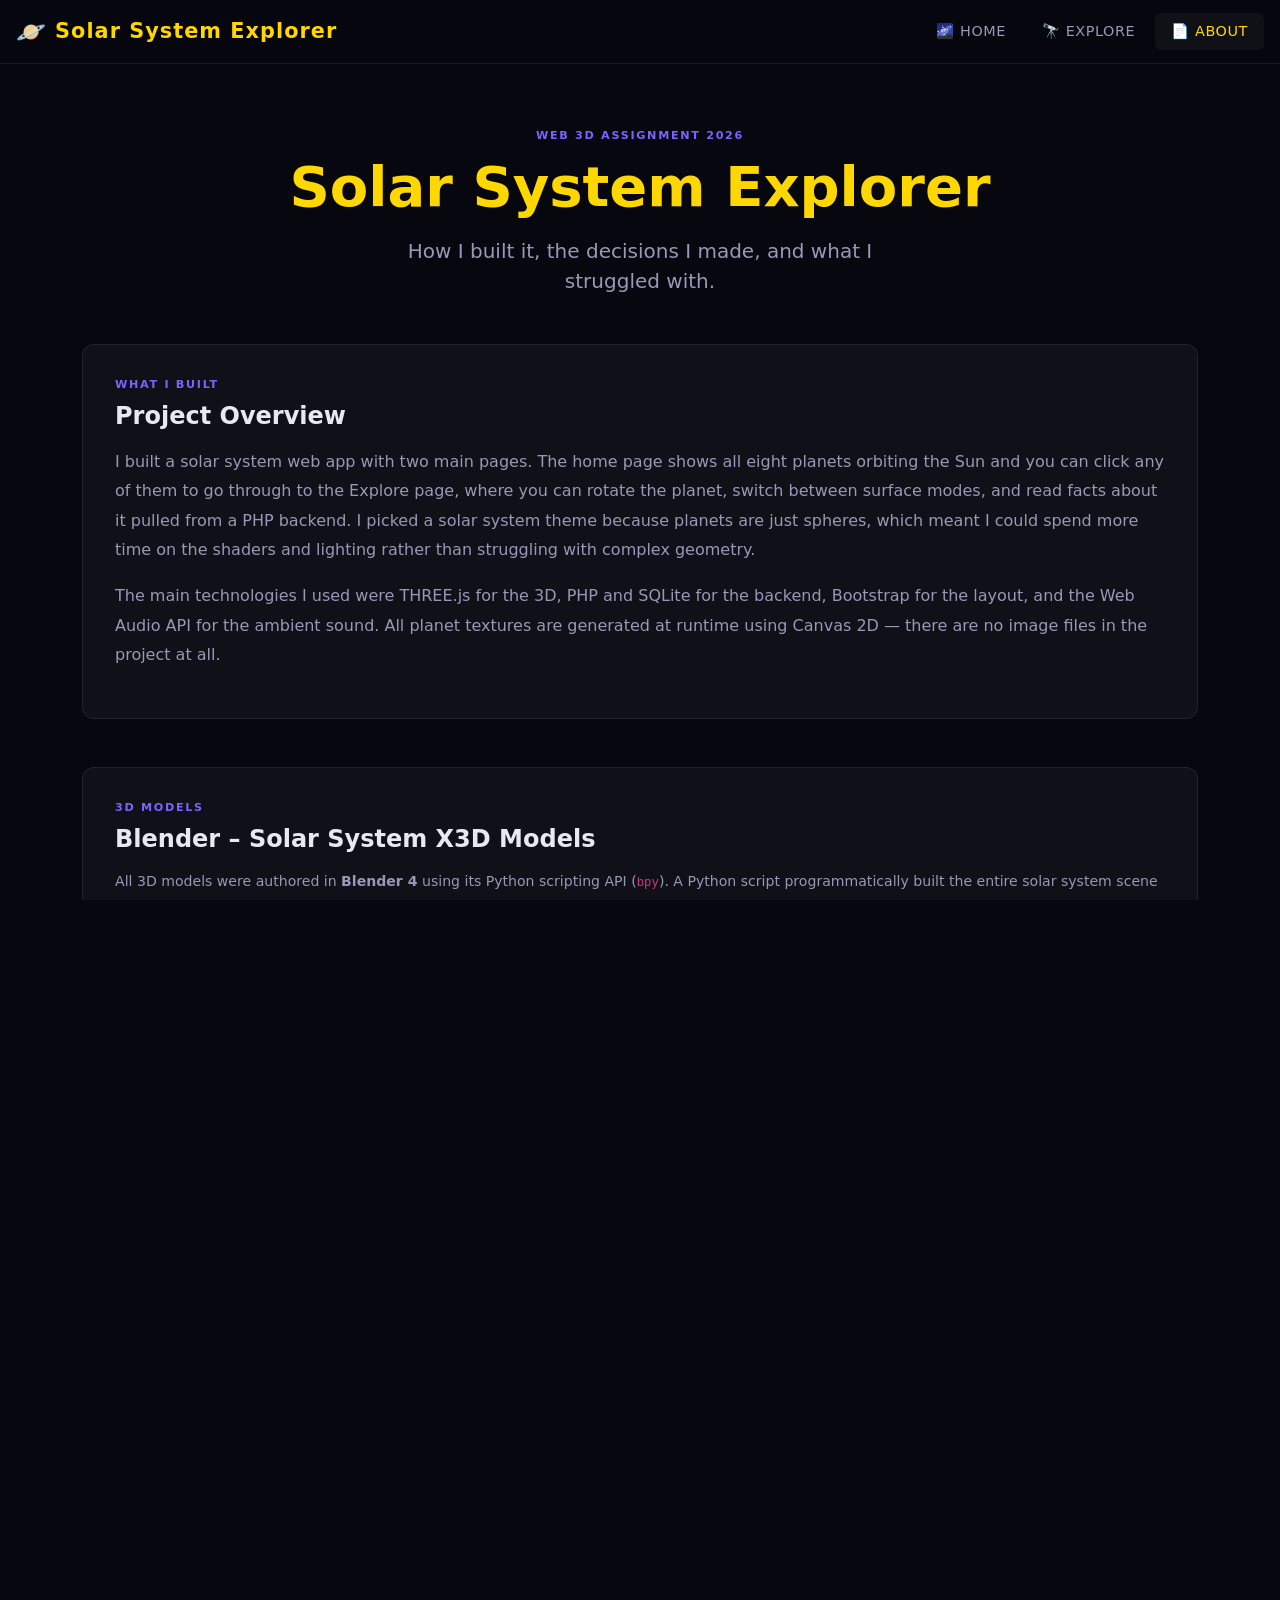
==== about.html @ d47b20ab "Add Blender models section and submission links to about page" ====
<!DOCTYPE html>
<html lang="en">
<head>
  <meta charset="UTF-8" />
  <meta name="viewport" content="width=device-width, initial-scale=1.0" />
  <title>About — Solar System Explorer</title>
  <link rel="stylesheet" href="https://cdn.jsdelivr.net/npm/bootstrap@5.3.2/dist/css/bootstrap.min.css" />
  <link rel="stylesheet" href="css/style.css" />
</head>
<body>

  <a class="skip-link" href="#main-content">Skip to main content</a>

  <nav class="navbar navbar-expand-lg fixed-top" aria-label="Main navigation">
    <div class="container-fluid px-3">
      <a class="navbar-brand" href="index.html">
        <span class="brand-icon" aria-hidden="true">🪐</span>
        Solar System Explorer
      </a>
      <button class="navbar-toggler" type="button" data-bs-toggle="collapse"
              data-bs-target="#navMenu" aria-controls="navMenu"
              aria-expanded="false" aria-label="Toggle navigation">
        <span class="navbar-toggler-icon"></span>
      </button>
      <div class="collapse navbar-collapse justify-content-end" id="navMenu">
        <ul class="navbar-nav gap-1">
          <li class="nav-item"><a class="nav-link" href="index.html">🌌 Home</a></li>
          <li class="nav-item"><a class="nav-link" href="explore.html">🔭 Explore</a></li>
          <li class="nav-item"><a class="nav-link active" href="about.html" aria-current="page">📄 About</a></li>
        </ul>
      </div>
    </div>
  </nav>

  <main class="about-hero container-xl" id="main-content">

    <div class="text-center mb-5 fade-in-up">
      <div class="about-section-title">Web 3D Assignment 2026</div>
      <h1 class="display-4 fw-bold mb-3" style="color:var(--gold);">Solar System Explorer</h1>
      <p class="lead" style="color:var(--text-muted); max-width:560px; margin:0 auto;">
        How I built it, the decisions I made, and what I struggled with.
      </p>
    </div>

    <div class="row g-4">

      <!-- What I built -->
      <div class="col-12">
        <div class="about-card fade-in-up">
          <div class="about-section-title">What I built</div>
          <h2 class="about-heading">Project Overview</h2>
          <p style="color:var(--text-muted); line-height:1.85;">
            I built a solar system web app with two main pages. The home page shows all eight planets
            orbiting the Sun and you can click any of them to go through to the Explore page, where you
            can rotate the planet, switch between surface modes, and read facts about it pulled from a
            PHP backend. I picked a solar system theme because planets are just spheres, which meant I
            could spend more time on the shaders and lighting rather than struggling with complex geometry.
          </p>
          <p style="color:var(--text-muted); line-height:1.85;">
            The main technologies I used were THREE.js for the 3D, PHP and SQLite for the backend,
            Bootstrap for the layout, and the Web Audio API for the ambient sound. All planet textures
            are generated at runtime using Canvas 2D — there are no image files in the project at all.
          </p>
        </div>
      </div>

      <!-- 3D Models – Blender -->
      <div class="col-12">
        <div class="about-card fade-in-up">
          <div class="about-section-title">3D Models</div>
          <h2 class="about-heading">Blender – Solar System X3D Models</h2>
          <p style="color:var(--text-muted); font-size:0.88rem; line-height:1.8;">
            All 3D models were authored in <strong>Blender 4</strong> using its Python scripting API (<code>bpy</code>).
            A Python script programmatically built the entire solar system scene inside Blender and exported
            the models as <strong>X3D files</strong> (ISO Web3D standard) for use in the browser.
          </p>
          <ul style="color:var(--text-muted); font-size:0.85rem; line-height:2;">
            <li><strong>Geometry</strong> – UV Spheres with Subdivision Surface modifiers for smooth silhouettes. Ring geometry for Saturn and Uranus was created using Boolean Difference operations.</li>
            <li><strong>Materials</strong> – Principled BSDF materials with physically accurate metallic, roughness and emission values. The Sun uses Emission Strength 5 to self-illuminate.</li>
            <li><strong>Procedural Textures</strong> – Noise Texture nodes for rocky surfaces (Mercury, Venus, Earth, Mars). Wave Texture nodes for gas-giant banding on Jupiter and Saturn.</li>
            <li><strong>Lighting</strong> – Point Light at the Sun's origin (energy 5000, warm colour temperature) plus a dim ambient world shader.</li>
            <li><strong>Cameras</strong> – Multiple named cameras: top-down overview, angled overview, close-up Sun, and individual planet close-ups for Earth, Saturn and Jupiter.</li>
          </ul>
          <div class="row g-3 mt-2">
            <div class="col-md-6">
              <img src="Screenshot 2026-05-10 at 3.59.08 PM.png" alt="Blender viewport showing full solar system with coloured planets and orbit rings" style="width:100%;border-radius:8px;border:1px solid #333;">
              <small style="color:var(--text-muted);">Full solar system scene in Blender – material preview mode</small>
            </div>
            <div class="col-md-6">
              <img src="Screenshot 2026-05-10 at 4.24.34 PM.png" alt="Blender viewport showing Saturn with ring geometry and procedural banding" style="width:100%;border-radius:8px;border:1px solid #333;">
              <small style="color:var(--text-muted);">Saturn with procedural gas-band texture and Boolean ring geometry</small>
            </div>
          </div>
          <p style="color:var(--text-muted); font-size:0.85rem; line-height:1.8; margin-top:1rem;">
            The X3D files are in the <code>models/x3d/</code> folder of the repository — one file per planet plus a full scene file.
          </p>
        </div>
      </div>

      <!-- Design and structure -->
      <div class="col-12 col-lg-6">
        <div class="about-card fade-in-up">
          <div class="about-section-title">Design decisions</div>
          <h2 class="about-heading">Why I made certain choices</h2>
          <p style="color:var(--text-muted); font-size:0.88rem; line-height:1.8;">
            Dark background was an obvious choice since the 3D scene is the main thing on screen —
            anything lighter would fight with it. The gold accent colour felt right for a space theme
            and it stands out well on dark backgrounds. I used Bootstrap for the grid layout and the
            responsive navigation, but most of the styling is custom CSS using variables so it was
            easy to keep things consistent.
          </p>
          <p style="color:var(--text-muted); font-size:0.88rem; line-height:1.8;">
            The side panels use a blur effect so you can still see the 3D scene through them slightly.
            On mobile they collapse off-screen and come in through a toggle button. This caused a
            flickering issue on Safari iOS that I only half fixed — it's a known browser bug and I
            couldn't get around it completely.
          </p>
          <p style="color:var(--text-muted); font-size:0.88rem; line-height:1.8;">
            For the backend I followed an MVC pattern — <code>Planet.php</code> handles the database
            queries, <code>api.php</code> routes the requests, and the JavaScript files make fetch calls
            and update the scene. I also built a static fallback so the site works even without a PHP
            server running.
          </p>
        </div>
      </div>

      <!-- Accessibility -->
      <div class="col-12 col-lg-6">
        <div class="about-card fade-in-up">
          <div class="about-section-title">Accessibility</div>
          <h2 class="about-heading">What I considered</h2>
          <p style="color:var(--text-muted); font-size:0.88rem; line-height:1.8;">
            WebGL content is hard to make fully accessible since it's essentially a bitmap drawn to a
            canvas. I focused on the things I could actually control. There's a skip link on all three
            pages that appears when you tab to it. The panels use proper semantic elements like
            <code>&lt;main&gt;</code> and <code>&lt;aside&gt;</code> rather than just divs. The info
            panel announces changes to screen readers with <code>aria-live</code>, and all the toggle
            buttons have <code>aria-pressed</code> states.
          </p>
          <p style="color:var(--text-muted); font-size:0.88rem; line-height:1.8;">
            The Explore page supports keyboard navigation — left and right arrow keys cycle through all
            the planets without needing a mouse. I also implemented <code>prefers-reduced-motion</code>
            so the orbits pause automatically for users who have that turned on in their OS settings.
            I checked all text colour combinations against WCAG AA contrast ratios and adjusted the
            muted text colour because it originally failed at small sizes.
          </p>
        </div>
      </div>

      <!-- What I struggled with -->
      <div class="col-12">
        <div class="about-card fade-in-up" style="border-color:var(--gold);">
          <div class="about-section-title" style="color:var(--gold);">What I struggled with</div>
          <h2 class="about-heading">The parts that took longer than expected</h2>

          <p style="color:var(--text-muted); font-size:0.88rem; line-height:1.85; margin-bottom:1.5rem;">
            This section is about the specific things that didn't work first time and what I had to
            figure out to fix them.
          </p>

          <div style="border-left:2px solid rgba(0,200,255,0.3); padding-left:1.2rem; margin-bottom:1.8rem;">
            <h3 style="font-size:0.95rem; color:var(--cyan); margin-bottom:0.4rem;">GLSL shaders</h3>
            <p style="color:var(--text-muted); font-size:0.85rem; line-height:1.8;">
              I'd never written raw GLSL before so this took a lot longer than I expected. I wrote three
              shaders from scratch — the Sun surface, the atmosphere glow around planets, and the nebula
              background.
            </p>
            <p style="color:var(--text-muted); font-size:0.85rem; line-height:1.8; margin-top:0.6rem;">
              The atmosphere one was the most frustrating. The glow was appearing on the wrong side of
              the planet for ages and I couldn't work out why. It turned out I was transforming the
              surface normal into the wrong coordinate space — THREE.js's <code>normalMatrix</code>
              gives you eye space, not world space, so comparing it against the camera direction was giving
              completely wrong results. I eventually found the explanation on an old Stack Overflow thread.
              Once I fixed that it worked straight away.
            </p>
          </div>

          <div style="border-left:2px solid rgba(0,200,255,0.3); padding-left:1.2rem; margin-bottom:1.8rem;">
            <h3 style="font-size:0.95rem; color:var(--cyan); margin-bottom:0.4rem;">Alpha compounding when drawing textures</h3>
            <p style="color:var(--text-muted); font-size:0.85rem; line-height:1.8;">
              For Mars I was drawing lots of overlapping soft shapes to create Valles Marineris and set
              each one's opacity to about 0.5, thinking they'd add up to a semi-transparent result. Instead
              I got a solid black stripe. The issue is that transparent layers don't add — they compound
              using the formula <code>1 − (1−α)^N</code>, so 37 layers at 0.5 opacity becomes basically
              fully opaque. I had to calculate what alpha each individual blob needed to achieve the
              overall darkening I actually wanted, which came out at about 0.012 per blob. This isn't
              mentioned anywhere obvious, you just run into it.
            </p>
          </div>

          <div style="border-left:2px solid rgba(0,200,255,0.3); padding-left:1.2rem; margin-bottom:1.8rem;">
            <h3 style="font-size:0.95rem; color:var(--cyan); margin-bottom:0.4rem;">Bloom and tone mapping breaking each other</h3>
            <p style="color:var(--text-muted); font-size:0.85rem; line-height:1.8;">
              I added post-processing bloom so the Sun would glow properly. What I didn't realise was
              that the bloom threshold, the tone mapping exposure, and the nebula shader brightness are
              all connected. When I increased the exposure to make the planets look brighter, the nebula
              background started bleeding purple onto everything because the bloom was picking up its
              output. I had to tune all three values together rather than independently, which took a
              while to get right.
            </p>
          </div>

          <div style="border-left:2px solid rgba(0,200,255,0.3); padding-left:1.2rem; margin-bottom:1.8rem;">
            <h3 style="font-size:0.95rem; color:var(--cyan); margin-bottom:0.4rem;">Getting moons to orbit correctly</h3>
            <p style="color:var(--text-muted); font-size:0.85rem; line-height:1.8;">
              My first attempt at adding moons was to manually calculate their world position every frame
              using trigonometry. This worked until the parent planet moved, at which point the moon would
              jump to the wrong place because I was working in the wrong coordinate space.
            </p>
            <p style="color:var(--text-muted); font-size:0.85rem; line-height:1.8; margin-top:0.6rem;">
              The proper solution is to nest an empty <code>Object3D</code> inside the planet's orbital
              pivot at the planet's position, and put the moon inside that. Then you just rotate the empty
              object and the moon inherits all the planet's movement automatically — no manual position
              calculations at all. It seems obvious once you know but I spent a while on the wrong approach first.
            </p>
          </div>

          <div style="border-left:2px solid rgba(0,200,255,0.3); padding-left:1.2rem;">
            <h3 style="font-size:0.95rem; color:var(--cyan); margin-bottom:0.4rem;">The loading screen hanging with no server</h3>
            <p style="color:var(--text-muted); font-size:0.85rem; line-height:1.8;">
              If the PHP server wasn't running, <code>fetch()</code> would just hang indefinitely with no
              error. The page looked frozen and the only way out was a hard reload. I fixed this by using
              <code>AbortController</code> to cancel the request after 2.5 seconds and load a fallback
              JSON file instead. The same thing happened with texture loading from a CDN — in the end I
              removed all external texture fetches and generate everything procedurally, which also means
              the site has no external dependencies.
            </p>
          </div>

        </div>
      </div>

      <!-- Testing -->
      <div class="col-12">
        <div class="about-card fade-in-up">
          <div class="about-section-title">Testing</div>
          <h2 class="about-heading">What I tested and how</h2>

          <p style="color:var(--text-muted); font-size:0.85rem; margin-bottom:1.5rem; line-height:1.75;">
            Tested in Chrome and Firefox on a laptop, and on an iPhone in Safari. Keyboard navigation
            was tested without touching the mouse. The Safari panel flicker came up during mobile testing
            and is only partially fixed.
          </p>

          <div style="overflow-x:auto;">
            <table class="test-table" aria-label="Test results">
              <thead>
                <tr>
                  <th>#</th>
                  <th>Test</th>
                  <th>How I tested it</th>
                  <th>Expected</th>
                  <th>Result</th>
                  <th>Pass?</th>
                </tr>
              </thead>
              <tbody>
                <tr>
                  <td>1</td>
                  <td>Planets all orbit on load</td>
                  <td>Open index.html via PHP server</td>
                  <td>Loading screen fades, all 8 planets orbit the Sun</td>
                  <td>As expected</td>
                  <td><span class="badge-pass">Pass</span></td>
                </tr>
                <tr>
                  <td>2</td>
                  <td>Clicking a planet opens Explore</td>
                  <td>Click on Mars on the home page</td>
                  <td>Navigates to explore.html with Mars pre-selected</td>
                  <td>As expected</td>
                  <td><span class="badge-pass">Pass</span></td>
                </tr>
                <tr>
                  <td>3</td>
                  <td>Planet data loads from PHP</td>
                  <td>Select Neptune on Explore while server is running</td>
                  <td>Stats panel fills in with Neptune's data</td>
                  <td>Works, loads quickly on localhost</td>
                  <td><span class="badge-pass">Pass</span></td>
                </tr>
                <tr>
                  <td>4</td>
                  <td>Fallback works without a server</td>
                  <td>Open explore.html directly with no PHP running</td>
                  <td>Site still works using the hardcoded fallback data</td>
                  <td>As expected — console shows a warning which is correct</td>
                  <td><span class="badge-pass">Pass</span></td>
                </tr>
                <tr>
                  <td>5</td>
                  <td>Surface mode button cycles correctly</td>
                  <td>Click the wireframe button three times</td>
                  <td>Textured → Wireframe → Clay → back to Textured</td>
                  <td>Works. Clay falls back to textured on the Sun since it uses a shader</td>
                  <td><span class="badge-pass">Pass</span></td>
                </tr>
                <tr>
                  <td>6</td>
                  <td>Bloom can be toggled off</td>
                  <td>Click Bloom Effect button</td>
                  <td>Sun glow disappears, scene looks flatter</td>
                  <td>As expected</td>
                  <td><span class="badge-pass">Pass</span></td>
                </tr>
                <tr>
                  <td>7</td>
                  <td>Earth's Moon orbits with Earth</td>
                  <td>Zoom in on Earth and watch for a full orbit</td>
                  <td>Moon orbits Earth and moves with it around the Sun</td>
                  <td>As expected</td>
                  <td><span class="badge-pass">Pass</span></td>
                </tr>
                <tr>
                  <td>8</td>
                  <td>Saturn rings show the gap</td>
                  <td>Select Saturn and zoom into the rings</td>
                  <td>Visible gap (Cassini Division) between ring sections</td>
                  <td>As expected</td>
                  <td><span class="badge-pass">Pass</span></td>
                </tr>
                <tr>
                  <td>9</td>
                  <td>Space audio plays and stops</td>
                  <td>Click Space Ambience on and off</td>
                  <td>Drone starts and stops, button updates</td>
                  <td>Works in Chrome and Firefox. Safari needs a tap first — handled</td>
                  <td><span class="badge-pass">Pass</span></td>
                </tr>
                <tr>
                  <td>10</td>
                  <td>Arrow key navigation</td>
                  <td>Press ← and → without clicking anything</td>
                  <td>Cycles through planets, wraps around at the ends</td>
                  <td>As expected</td>
                  <td><span class="badge-pass">Pass</span></td>
                </tr>
                <tr>
                  <td>11</td>
                  <td>prefers-reduced-motion</td>
                  <td>Enable Reduce Motion in macOS settings, reload pages</td>
                  <td>Orbits pause on home page, auto-rotate off on Explore</td>
                  <td>As expected</td>
                  <td><span class="badge-pass">Pass</span></td>
                </tr>
                <tr>
                  <td>12</td>
                  <td>Mobile layout</td>
                  <td>Test on iPhone in Safari</td>
                  <td>Panels collapse, toggle buttons work, canvas fills screen</td>
                  <td>Mostly works. Backdrop blur flickers when rotating on Safari iOS</td>
                  <td><span class="badge-partial">Partial</span></td>
                </tr>
              </tbody>
            </table>
          </div>

        </div>
      </div>

      <!-- Submission Links -->
      <div class="col-12">
        <div class="about-card fade-in-up">
          <div class="about-section-title">Submission</div>
          <h2 class="about-heading">Links</h2>
          <ul style="color:var(--text-muted); font-size:0.88rem; line-height:2.2; padding-left:1.2rem;">
            <li><strong>Live App:</strong> <a href="https://mazennmetwallyy.github.io/web-3d-solar-system/" target="_blank" style="color:var(--accent-primary);">https://mazennmetwallyy.github.io/web-3d-solar-system/</a></li>
            <li><strong>GitHub Codebase:</strong> <a href="https://github.com/Mazennmetwallyy/web-3d-solar-system" target="_blank" style="color:var(--accent-primary);">https://github.com/Mazennmetwallyy/web-3d-solar-system</a></li>
            <li><strong>X3D Models:</strong> <a href="https://github.com/Mazennmetwallyy/web-3d-solar-system/tree/main/models/x3d" target="_blank" style="color:var(--accent-primary);">https://github.com/Mazennmetwallyy/web-3d-solar-system/tree/main/models/x3d</a></li>
          </ul>
        </div>
      </div>

      <!-- References -->
      <div class="col-12">
        <div class="about-card fade-in-up">
          <div class="about-section-title">References</div>
          <h2 class="about-heading">What I used</h2>
          <ul style="color:var(--text-muted); font-size:0.85rem; line-height:2.2; padding-left:1.2rem;">
            <li>THREE.js documentation — <em>threejs.org</em></li>
            <li>The Book of Shaders (noise and fBm techniques) — <em>thebookofshaders.com</em></li>
            <li>NASA Solar System Exploration (planet data) — <em>solarsystem.nasa.gov</em></li>
            <li>MDN Web Docs (Web Audio API, Fetch API, ES modules) — <em>developer.mozilla.org</em></li>
            <li>Bootstrap 5 — <em>getbootstrap.com</em></li>
            <li>SQLite documentation — <em>sqlite.org</em></li>
            <li>WebGL Fundamentals (shader concepts) — <em>webglfundamentals.org</em></li>
          </ul>
        </div>
      </div>

    </div>
  </main>

  <script src="https://cdn.jsdelivr.net/npm/bootstrap@5.3.2/dist/js/bootstrap.bundle.min.js"></script>
</body>
</html>
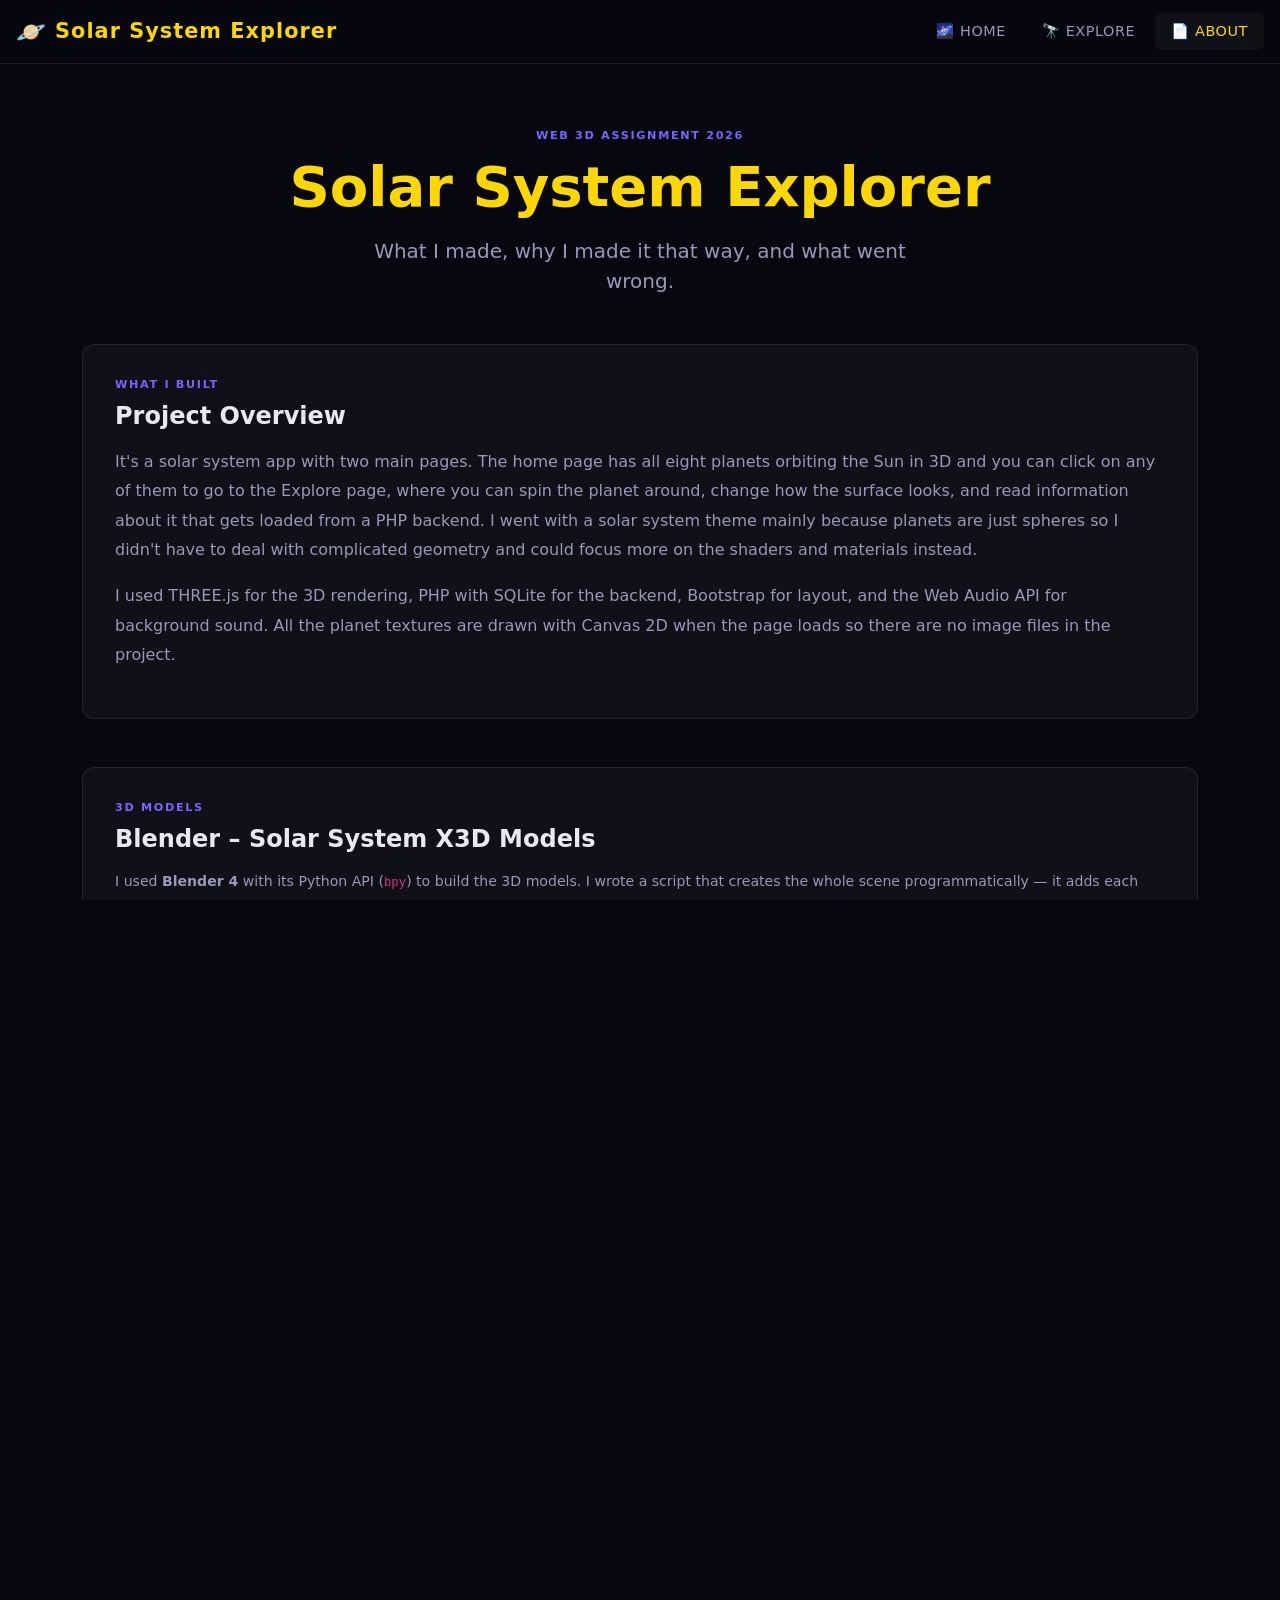
==== commit 876045bf: "Update about page text" ====
--- a/about.html
+++ b/about.html
@@ -38,208 +38,193 @@
       <div class="about-section-title">Web 3D Assignment 2026</div>
       <h1 class="display-4 fw-bold mb-3" style="color:var(--gold);">Solar System Explorer</h1>
       <p class="lead" style="color:var(--text-muted); max-width:560px; margin:0 auto;">
-        How I built it, the decisions I made, and what I struggled with.
+        What I made, why I made it that way, and what went wrong.
       </p>
     </div>
 
     <div class="row g-4">
 
-      <!-- What I built -->
       <div class="col-12">
         <div class="about-card fade-in-up">
           <div class="about-section-title">What I built</div>
           <h2 class="about-heading">Project Overview</h2>
           <p style="color:var(--text-muted); line-height:1.85;">
-            I built a solar system web app with two main pages. The home page shows all eight planets
-            orbiting the Sun and you can click any of them to go through to the Explore page, where you
-            can rotate the planet, switch between surface modes, and read facts about it pulled from a
-            PHP backend. I picked a solar system theme because planets are just spheres, which meant I
-            could spend more time on the shaders and lighting rather than struggling with complex geometry.
+            It's a solar system app with two main pages. The home page has all eight planets orbiting the Sun
+            in 3D and you can click on any of them to go to the Explore page, where you can spin the planet
+            around, change how the surface looks, and read information about it that gets loaded from a PHP backend.
+            I went with a solar system theme mainly because planets are just spheres so I didn't have to deal
+            with complicated geometry and could focus more on the shaders and materials instead.
           </p>
           <p style="color:var(--text-muted); line-height:1.85;">
-            The main technologies I used were THREE.js for the 3D, PHP and SQLite for the backend,
-            Bootstrap for the layout, and the Web Audio API for the ambient sound. All planet textures
-            are generated at runtime using Canvas 2D — there are no image files in the project at all.
-          </p>
-        </div>
-      </div>
-
-      <!-- 3D Models – Blender -->
+            I used THREE.js for the 3D rendering, PHP with SQLite for the backend, Bootstrap for layout,
+            and the Web Audio API for background sound. All the planet textures are drawn with Canvas 2D
+            when the page loads so there are no image files in the project.
+          </p>
+        </div>
+      </div>
+
       <div class="col-12">
         <div class="about-card fade-in-up">
           <div class="about-section-title">3D Models</div>
           <h2 class="about-heading">Blender – Solar System X3D Models</h2>
           <p style="color:var(--text-muted); font-size:0.88rem; line-height:1.8;">
-            All 3D models were authored in <strong>Blender 4</strong> using its Python scripting API (<code>bpy</code>).
-            A Python script programmatically built the entire solar system scene inside Blender and exported
-            the models as <strong>X3D files</strong> (ISO Web3D standard) for use in the browser.
-          </p>
-          <ul style="color:var(--text-muted); font-size:0.85rem; line-height:2;">
-            <li><strong>Geometry</strong> – UV Spheres with Subdivision Surface modifiers for smooth silhouettes. Ring geometry for Saturn and Uranus was created using Boolean Difference operations.</li>
-            <li><strong>Materials</strong> – Principled BSDF materials with physically accurate metallic, roughness and emission values. The Sun uses Emission Strength 5 to self-illuminate.</li>
-            <li><strong>Procedural Textures</strong> – Noise Texture nodes for rocky surfaces (Mercury, Venus, Earth, Mars). Wave Texture nodes for gas-giant banding on Jupiter and Saturn.</li>
-            <li><strong>Lighting</strong> – Point Light at the Sun's origin (energy 5000, warm colour temperature) plus a dim ambient world shader.</li>
-            <li><strong>Cameras</strong> – Multiple named cameras: top-down overview, angled overview, close-up Sun, and individual planet close-ups for Earth, Saturn and Jupiter.</li>
-          </ul>
+            I used <strong>Blender 4</strong> with its Python API (<code>bpy</code>) to build the 3D models.
+            I wrote a script that creates the whole scene programmatically — it adds each planet as a UV sphere,
+            applies materials and textures through the node editor, then exports everything as
+            <strong>X3D files</strong> so they can be opened in a browser or X3D viewer.
+          </p>
+          <p style="color:var(--text-muted); font-size:0.88rem; line-height:1.8;">
+            For the surfaces I used Noise Texture nodes on the rocky planets (Mercury, Earth, Mars) and Wave Texture
+            nodes for Jupiter and Saturn to get the banding effect. Saturn and Uranus have ring geometry created
+            with a Boolean Difference so the inner hole is properly cut out rather than just a flat circle.
+            The Sun has an Emission Strength of 5 and a Point Light at its centre to actually illuminate the scene.
+          </p>
           <div class="row g-3 mt-2">
             <div class="col-md-6">
               <img src="Screenshot 2026-05-10 at 3.59.08 PM.png" alt="Blender viewport showing full solar system with coloured planets and orbit rings" style="width:100%;border-radius:8px;border:1px solid #333;">
-              <small style="color:var(--text-muted);">Full solar system scene in Blender – material preview mode</small>
+              <small style="color:var(--text-muted);">Full scene in Blender material preview — all 8 planets plus the Sun</small>
             </div>
             <div class="col-md-6">
               <img src="Screenshot 2026-05-10 at 4.24.34 PM.png" alt="Blender viewport showing Saturn with ring geometry and procedural banding" style="width:100%;border-radius:8px;border:1px solid #333;">
-              <small style="color:var(--text-muted);">Saturn with procedural gas-band texture and Boolean ring geometry</small>
+              <small style="color:var(--text-muted);">Saturn close-up showing the ring geometry and gas band texture</small>
             </div>
           </div>
           <p style="color:var(--text-muted); font-size:0.85rem; line-height:1.8; margin-top:1rem;">
-            The X3D files are in the <code>models/x3d/</code> folder of the repository — one file per planet plus a full scene file.
-          </p>
-        </div>
-      </div>
-
-      <!-- Design and structure -->
+            The exported X3D files are in <code>models/x3d/</code> in the repository — one per planet plus a full scene file with all of them together.
+          </p>
+        </div>
+      </div>
+
       <div class="col-12 col-lg-6">
         <div class="about-card fade-in-up">
           <div class="about-section-title">Design decisions</div>
           <h2 class="about-heading">Why I made certain choices</h2>
           <p style="color:var(--text-muted); font-size:0.88rem; line-height:1.8;">
-            Dark background was an obvious choice since the 3D scene is the main thing on screen —
-            anything lighter would fight with it. The gold accent colour felt right for a space theme
-            and it stands out well on dark backgrounds. I used Bootstrap for the grid layout and the
-            responsive navigation, but most of the styling is custom CSS using variables so it was
-            easy to keep things consistent.
-          </p>
-          <p style="color:var(--text-muted); font-size:0.88rem; line-height:1.8;">
-            The side panels use a blur effect so you can still see the 3D scene through them slightly.
-            On mobile they collapse off-screen and come in through a toggle button. This caused a
-            flickering issue on Safari iOS that I only half fixed — it's a known browser bug and I
-            couldn't get around it completely.
-          </p>
-          <p style="color:var(--text-muted); font-size:0.88rem; line-height:1.8;">
-            For the backend I followed an MVC pattern — <code>Planet.php</code> handles the database
-            queries, <code>api.php</code> routes the requests, and the JavaScript files make fetch calls
-            and update the scene. I also built a static fallback so the site works even without a PHP
-            server running.
-          </p>
-        </div>
-      </div>
-
-      <!-- Accessibility -->
+            Dark background was kind of a given since the 3D scene takes up the whole screen —
+            a light background would just look wrong. I went with a gold accent colour because it
+            felt space-themed and contrasts well enough to be readable. Bootstrap handles the grid
+            and the nav, everything else is custom CSS using variables so I could change colours
+            easily without hunting through the whole stylesheet.
+          </p>
+          <p style="color:var(--text-muted); font-size:0.88rem; line-height:1.8;">
+            The side panels have a blur effect so you can still see the 3D behind them.
+            On mobile they slide off-screen and come back with the toggle button. There's a
+            flicker bug in Safari iOS when you're rotating the planet and the panel is open —
+            I half fixed it but couldn't fully get rid of it, it seems to be a known browser issue.
+          </p>
+          <p style="color:var(--text-muted); font-size:0.88rem; line-height:1.8;">
+            For the backend I tried to keep it structured — <code>Planet.php</code> does all the database
+            stuff, <code>api.php</code> handles routing, and the JS just fetches and updates the scene.
+            There's also a static fallback so it works even if there's no PHP server.
+          </p>
+        </div>
+      </div>
+
       <div class="col-12 col-lg-6">
         <div class="about-card fade-in-up">
           <div class="about-section-title">Accessibility</div>
           <h2 class="about-heading">What I considered</h2>
           <p style="color:var(--text-muted); font-size:0.88rem; line-height:1.8;">
-            WebGL content is hard to make fully accessible since it's essentially a bitmap drawn to a
-            canvas. I focused on the things I could actually control. There's a skip link on all three
-            pages that appears when you tab to it. The panels use proper semantic elements like
-            <code>&lt;main&gt;</code> and <code>&lt;aside&gt;</code> rather than just divs. The info
-            panel announces changes to screen readers with <code>aria-live</code>, and all the toggle
-            buttons have <code>aria-pressed</code> states.
-          </p>
-          <p style="color:var(--text-muted); font-size:0.88rem; line-height:1.8;">
-            The Explore page supports keyboard navigation — left and right arrow keys cycle through all
-            the planets without needing a mouse. I also implemented <code>prefers-reduced-motion</code>
-            so the orbits pause automatically for users who have that turned on in their OS settings.
-            I checked all text colour combinations against WCAG AA contrast ratios and adjusted the
-            muted text colour because it originally failed at small sizes.
-          </p>
-        </div>
-      </div>
-
-      <!-- What I struggled with -->
+            Making a WebGL canvas properly accessible is difficult because it's basically just a
+            picture at the end of the day. I focused on what I could actually do. All three pages
+            have a skip link that appears when you tab to it. I used proper semantic elements like
+            <code>&lt;main&gt;</code> and <code>&lt;aside&gt;</code> rather than stacking divs, and
+            the info panel has <code>aria-live</code> so screen readers get told when it updates.
+            The toggle buttons have <code>aria-pressed</code> so their state is communicated properly.
+          </p>
+          <p style="color:var(--text-muted); font-size:0.88rem; line-height:1.8;">
+            The Explore page works with just the keyboard — left and right arrows cycle through
+            planets. I also added <code>prefers-reduced-motion</code> support so orbits pause
+            automatically if someone has that enabled. I checked all the text colours against
+            WCAG AA and had to bump up the muted text because it was failing at small sizes.
+          </p>
+        </div>
+      </div>
+
       <div class="col-12">
         <div class="about-card fade-in-up" style="border-color:var(--gold);">
           <div class="about-section-title" style="color:var(--gold);">What I struggled with</div>
           <h2 class="about-heading">The parts that took longer than expected</h2>
 
           <p style="color:var(--text-muted); font-size:0.88rem; line-height:1.85; margin-bottom:1.5rem;">
-            This section is about the specific things that didn't work first time and what I had to
-            figure out to fix them.
+            These are the specific things that didn't work first time and what I had to do to fix them.
           </p>
 
           <div style="border-left:2px solid rgba(0,200,255,0.3); padding-left:1.2rem; margin-bottom:1.8rem;">
             <h3 style="font-size:0.95rem; color:var(--cyan); margin-bottom:0.4rem;">GLSL shaders</h3>
             <p style="color:var(--text-muted); font-size:0.85rem; line-height:1.8;">
-              I'd never written raw GLSL before so this took a lot longer than I expected. I wrote three
-              shaders from scratch — the Sun surface, the atmosphere glow around planets, and the nebula
-              background.
+              I hadn't written GLSL before so this took ages. I wrote three shaders — the Sun surface,
+              the atmosphere glow, and the background nebula.
             </p>
             <p style="color:var(--text-muted); font-size:0.85rem; line-height:1.8; margin-top:0.6rem;">
-              The atmosphere one was the most frustrating. The glow was appearing on the wrong side of
-              the planet for ages and I couldn't work out why. It turned out I was transforming the
-              surface normal into the wrong coordinate space — THREE.js's <code>normalMatrix</code>
-              gives you eye space, not world space, so comparing it against the camera direction was giving
-              completely wrong results. I eventually found the explanation on an old Stack Overflow thread.
-              Once I fixed that it worked straight away.
+              The atmosphere one was the worst. The glow was showing up on the wrong side of the planet
+              and I couldn't figure out why for a long time. Turned out I was comparing the surface normal
+              against the camera direction but the normal was in eye space (from THREE.js's <code>normalMatrix</code>)
+              and the camera direction was in world space, so the comparison made no sense. Found the explanation
+              on an old Stack Overflow post eventually. Once I changed the coordinate space it just worked.
             </p>
           </div>
 
           <div style="border-left:2px solid rgba(0,200,255,0.3); padding-left:1.2rem; margin-bottom:1.8rem;">
-            <h3 style="font-size:0.95rem; color:var(--cyan); margin-bottom:0.4rem;">Alpha compounding when drawing textures</h3>
-            <p style="color:var(--text-muted); font-size:0.85rem; line-height:1.8;">
-              For Mars I was drawing lots of overlapping soft shapes to create Valles Marineris and set
-              each one's opacity to about 0.5, thinking they'd add up to a semi-transparent result. Instead
-              I got a solid black stripe. The issue is that transparent layers don't add — they compound
-              using the formula <code>1 − (1−α)^N</code>, so 37 layers at 0.5 opacity becomes basically
-              fully opaque. I had to calculate what alpha each individual blob needed to achieve the
-              overall darkening I actually wanted, which came out at about 0.012 per blob. This isn't
-              mentioned anywhere obvious, you just run into it.
+            <h3 style="font-size:0.95rem; color:var(--cyan); margin-bottom:0.4rem;">Alpha not working how I expected</h3>
+            <p style="color:var(--text-muted); font-size:0.85rem; line-height:1.8;">
+              When I was drawing the Mars texture I put a load of soft overlapping circles at 0.5 opacity
+              to make it look rough and dusty. They all came out as a solid black blob. The problem is that
+              transparent layers compound — they don't just add — so 37 circles at 0.5 opacity ends up basically
+              fully opaque. I had to work out the actual per-circle alpha I needed to get the total darkness
+              I wanted, which came out at around 0.012 each. It's not something that gets mentioned anywhere,
+              you just hit it and wonder why nothing's working.
             </p>
           </div>
 
           <div style="border-left:2px solid rgba(0,200,255,0.3); padding-left:1.2rem; margin-bottom:1.8rem;">
-            <h3 style="font-size:0.95rem; color:var(--cyan); margin-bottom:0.4rem;">Bloom and tone mapping breaking each other</h3>
-            <p style="color:var(--text-muted); font-size:0.85rem; line-height:1.8;">
-              I added post-processing bloom so the Sun would glow properly. What I didn't realise was
-              that the bloom threshold, the tone mapping exposure, and the nebula shader brightness are
-              all connected. When I increased the exposure to make the planets look brighter, the nebula
-              background started bleeding purple onto everything because the bloom was picking up its
-              output. I had to tune all three values together rather than independently, which took a
-              while to get right.
+            <h3 style="font-size:0.95rem; color:var(--cyan); margin-bottom:0.4rem;">Bloom messing up the background</h3>
+            <p style="color:var(--text-muted); font-size:0.85rem; line-height:1.8;">
+              I added bloom so the Sun would glow properly. What I didn't realise is that the bloom threshold,
+              the tone mapping exposure, and the nebula shader are all connected. I turned up the exposure to
+              make the planets look better and suddenly the whole background turned purple because bloom was
+              picking up the nebula output. Had to tune all three at the same time, you can't just change one
+              and expect the others to stay normal.
             </p>
           </div>
 
           <div style="border-left:2px solid rgba(0,200,255,0.3); padding-left:1.2rem; margin-bottom:1.8rem;">
-            <h3 style="font-size:0.95rem; color:var(--cyan); margin-bottom:0.4rem;">Getting moons to orbit correctly</h3>
-            <p style="color:var(--text-muted); font-size:0.85rem; line-height:1.8;">
-              My first attempt at adding moons was to manually calculate their world position every frame
-              using trigonometry. This worked until the parent planet moved, at which point the moon would
-              jump to the wrong place because I was working in the wrong coordinate space.
+            <h3 style="font-size:0.95rem; color:var(--cyan); margin-bottom:0.4rem;">Moons jumping when planets moved</h3>
+            <p style="color:var(--text-muted); font-size:0.85rem; line-height:1.8;">
+              My first approach was to calculate the moon's world position every frame with trig. It worked
+              fine until the planet moved, then the moon would just teleport to the wrong spot.
             </p>
             <p style="color:var(--text-muted); font-size:0.85rem; line-height:1.8; margin-top:0.6rem;">
-              The proper solution is to nest an empty <code>Object3D</code> inside the planet's orbital
-              pivot at the planet's position, and put the moon inside that. Then you just rotate the empty
-              object and the moon inherits all the planet's movement automatically — no manual position
-              calculations at all. It seems obvious once you know but I spent a while on the wrong approach first.
+              The fix is to put an empty <code>Object3D</code> inside the planet's orbit pivot and attach
+              the moon to that. When you rotate the empty object the moon follows automatically, no manual
+              position maths needed. Obvious once you know, but I wasted a fair bit of time on the wrong
+              approach before I got there.
             </p>
           </div>
 
           <div style="border-left:2px solid rgba(0,200,255,0.3); padding-left:1.2rem;">
-            <h3 style="font-size:0.95rem; color:var(--cyan); margin-bottom:0.4rem;">The loading screen hanging with no server</h3>
-            <p style="color:var(--text-muted); font-size:0.85rem; line-height:1.8;">
-              If the PHP server wasn't running, <code>fetch()</code> would just hang indefinitely with no
-              error. The page looked frozen and the only way out was a hard reload. I fixed this by using
-              <code>AbortController</code> to cancel the request after 2.5 seconds and load a fallback
-              JSON file instead. The same thing happened with texture loading from a CDN — in the end I
-              removed all external texture fetches and generate everything procedurally, which also means
-              the site has no external dependencies.
-            </p>
-          </div>
-
-        </div>
-      </div>
-
-      <!-- Testing -->
+            <h3 style="font-size:0.95rem; color:var(--cyan); margin-bottom:0.4rem;">Loading screen hanging with no server</h3>
+            <p style="color:var(--text-muted); font-size:0.85rem; line-height:1.8;">
+              When the PHP server wasn't running, the fetch just hung forever and the loading screen never
+              went away. There was no error, the page just looked frozen. I fixed it with <code>AbortController</code>
+              to cancel the request after 2.5 seconds and fall back to hardcoded JSON. Same thing happened
+              with CDN textures so I ended up just generating everything procedurally with Canvas — which also
+              means the app has no external dependencies to break.
+            </p>
+          </div>
+
+        </div>
+      </div>
+
       <div class="col-12">
         <div class="about-card fade-in-up">
           <div class="about-section-title">Testing</div>
           <h2 class="about-heading">What I tested and how</h2>
 
           <p style="color:var(--text-muted); font-size:0.85rem; margin-bottom:1.5rem; line-height:1.75;">
-            Tested in Chrome and Firefox on a laptop, and on an iPhone in Safari. Keyboard navigation
-            was tested without touching the mouse. The Safari panel flicker came up during mobile testing
-            and is only partially fixed.
+            I tested in Chrome and Firefox on my laptop and on an iPhone in Safari. I also tested keyboard
+            navigation without touching the mouse at all. The Safari blur flicker came up during the
+            mobile testing and is only partially fixed.
           </p>
 
           <div style="overflow-x:auto;">
@@ -358,7 +343,6 @@
         </div>
       </div>
 
-      <!-- Submission Links -->
       <div class="col-12">
         <div class="about-card fade-in-up">
           <div class="about-section-title">Submission</div>
@@ -371,7 +355,6 @@
         </div>
       </div>
 
-      <!-- References -->
       <div class="col-12">
         <div class="about-card fade-in-up">
           <div class="about-section-title">References</div>
--- a/css/style.css
+++ b/css/style.css
@@ -0,0 +1,802 @@
+:root {
+  --space-black:   #07070f;
+  --space-dark:    #0d0d1a;
+  --space-mid:     #13132a;
+  --space-card:    rgba(255, 255, 255, 0.04);
+  --space-border:  rgba(255, 255, 255, 0.08);
+
+  --gold:          #ffd700;
+  --gold-dim:      #c9a227;
+  --purple:        #7c63ff;
+  --purple-dim:    #5a47cc;
+  --cyan:          #4af0e0;
+  --red:           #ff4444;
+
+  --text-primary:  #e8e8f0;
+  --text-muted:    #9898b8;
+
+  --nav-height:    64px;
+  --panel-width:   280px;
+
+  --radius-sm:     6px;
+  --radius-md:     12px;
+  --radius-lg:     20px;
+
+  --transition:    all 0.3s ease;
+}
+
+.skip-link {
+  position: absolute;
+  top: -100%;
+  left: 1rem;
+  z-index: 9999;
+  background: var(--gold);
+  color: #07070f;
+  font-weight: 700;
+  padding: 0.5rem 1rem;
+  border-radius: 0 0 var(--radius-sm) var(--radius-sm);
+  text-decoration: none;
+  font-size: 0.9rem;
+  transition: top 0.15s;
+}
+.skip-link:focus {
+  top: 0;
+}
+
+*, *::before, *::after { box-sizing: border-box; }
+
+html, body {
+  margin: 0;
+  padding: 0;
+  background: var(--space-black);
+  color: var(--text-primary);
+  font-family: 'Segoe UI', system-ui, -apple-system, sans-serif;
+  height: 100%;
+  overflow-x: hidden;
+}
+
+body { min-height: 100vh; }
+
+a { color: var(--gold); text-decoration: none; }
+a:hover { color: var(--gold-dim); }
+
+::-webkit-scrollbar { width: 6px; }
+::-webkit-scrollbar-track { background: var(--space-dark); }
+::-webkit-scrollbar-thumb { background: var(--purple); border-radius: 3px; }
+
+.navbar {
+  background: rgba(7, 7, 15, 0.9) !important;
+  backdrop-filter: blur(12px);
+  -webkit-backdrop-filter: blur(12px);
+  border-bottom: 1px solid var(--space-border);
+  height: var(--nav-height);
+  z-index: 1000;
+}
+
+.navbar-brand {
+  font-size: 1.3rem;
+  font-weight: 700;
+  letter-spacing: 0.05em;
+  color: var(--gold) !important;
+  display: flex;
+  align-items: center;
+  gap: 0.5rem;
+}
+
+.navbar-brand .brand-icon { font-size: 1.5rem; }
+
+.nav-link {
+  color: var(--text-muted) !important;
+  font-size: 0.9rem;
+  font-weight: 500;
+  letter-spacing: 0.04em;
+  text-transform: uppercase;
+  padding: 0.5rem 1rem !important;
+  border-radius: var(--radius-sm);
+  transition: var(--transition);
+}
+
+.nav-link:hover,
+.nav-link.active {
+  color: var(--text-primary) !important;
+  background: var(--space-card);
+}
+
+.nav-link.active { color: var(--gold) !important; }
+
+.navbar-toggler {
+  border-color: var(--space-border);
+}
+.navbar-toggler-icon {
+  filter: invert(1);
+}
+
+#scene-wrapper {
+  position: fixed;
+  inset: 0;
+  top: var(--nav-height);
+  z-index: 0;
+}
+
+#solar-canvas,
+#explore-canvas {
+  display: block;
+  width: 100% !important;
+  height: 100% !important;
+}
+
+.side-panel {
+  position: fixed;
+  top: var(--nav-height);
+  left: 0;
+  width: var(--panel-width);
+  height: calc(100vh - var(--nav-height));
+  background: rgba(7, 7, 15, 0.85);
+  backdrop-filter: blur(16px);
+  -webkit-backdrop-filter: blur(16px);
+  border-right: 1px solid var(--space-border);
+  z-index: 100;
+  overflow-y: auto;
+  padding: 1.25rem;
+  display: flex;
+  flex-direction: column;
+  gap: 1.25rem;
+  transform: translateX(0);
+  transition: transform 0.3s ease;
+}
+
+.side-panel.collapsed {
+  transform: translateX(calc(-1 * var(--panel-width)));
+}
+
+.panel-section {
+  border-bottom: 1px solid var(--space-border);
+  padding-bottom: 1.25rem;
+}
+
+.panel-section:last-child {
+  border-bottom: none;
+}
+
+.panel-title {
+  font-size: 0.7rem;
+  font-weight: 700;
+  letter-spacing: 0.12em;
+  text-transform: uppercase;
+  color: var(--text-muted);
+  margin-bottom: 0.75rem;
+}
+
+.btn-space {
+  background: var(--space-card);
+  border: 1px solid var(--space-border);
+  color: var(--text-primary);
+  border-radius: var(--radius-sm);
+  padding: 0.45rem 0.9rem;
+  font-size: 0.85rem;
+  cursor: pointer;
+  transition: background 0.2s ease, border-color 0.2s ease, transform 0.15s ease, box-shadow 0.2s ease;
+  width: 100%;
+  text-align: left;
+  display: flex;
+  align-items: center;
+  gap: 0.5rem;
+  position: relative;
+  overflow: hidden;
+}
+
+.btn-space::after {
+  content: '';
+  position: absolute;
+  inset: 0;
+  background: linear-gradient(90deg, transparent, rgba(255,255,255,0.06), transparent);
+  transform: translateX(-100%);
+  transition: transform 0.4s ease;
+}
+.btn-space:hover::after { transform: translateX(100%); }
+
+.btn-space:hover {
+  background: rgba(124, 99, 255, 0.25);
+  border-color: var(--purple);
+  color: #fff;
+  transform: translateY(-1px);
+  box-shadow: 0 4px 16px rgba(124, 99, 255, 0.2);
+}
+
+.btn-space:active { transform: translateY(0); }
+
+.btn-space.active {
+  background: rgba(90, 71, 204, 0.35);
+  border-color: var(--purple);
+  color: #fff;
+  box-shadow: 0 0 0 1px var(--purple-dim) inset;
+}
+
+.btn-space.btn-gold {
+  border-color: var(--gold-dim);
+  color: var(--gold);
+}
+
+.btn-space.btn-gold:hover {
+  background: var(--gold);
+  color: var(--space-black);
+}
+
+.speed-label {
+  display: flex;
+  justify-content: space-between;
+  font-size: 0.8rem;
+  color: var(--text-muted);
+  margin-bottom: 0.3rem;
+}
+
+input[type="range"] {
+  -webkit-appearance: none;
+  width: 100%;
+  height: 4px;
+  border-radius: 2px;
+  background: var(--space-border);
+  outline: none;
+  cursor: pointer;
+}
+
+input[type="range"]::-webkit-slider-thumb {
+  -webkit-appearance: none;
+  width: 16px;
+  height: 16px;
+  border-radius: 50%;
+  background: var(--purple);
+  cursor: pointer;
+  transition: var(--transition);
+}
+
+input[type="range"]::-webkit-slider-thumb:hover {
+  background: var(--cyan);
+  transform: scale(1.2);
+}
+
+#planet-labels {
+  position: fixed;
+  inset: 0;
+  pointer-events: none;
+  z-index: 400;
+}
+
+.planet-label {
+  position: absolute;
+  transform: translateX(-50%);
+  font-family: var(--font-mono, monospace);
+  font-size: 0.72rem;
+  letter-spacing: 0.10em;
+  text-transform: uppercase;
+  color: rgba(200, 220, 255, 0.82);
+  text-shadow: 0 0 6px rgba(80, 140, 255, 0.7), 0 1px 3px rgba(0,0,0,0.9);
+  pointer-events: auto;
+  cursor: pointer;
+  white-space: nowrap;
+  user-select: none;
+  transition: color 0.2s, text-shadow 0.2s;
+}
+
+.planet-label::before {
+  content: '';
+  display: block;
+  width: 3px;
+  height: 3px;
+  border-radius: 50%;
+  background: rgba(180, 210, 255, 0.6);
+  margin: 0 auto 3px;
+}
+
+.planet-label:hover {
+  color: var(--gold, #f0c040);
+  text-shadow: 0 0 10px rgba(240, 192, 64, 0.8);
+}
+
+#planet-tooltip {
+  position: fixed;
+  background: rgba(7, 7, 15, 0.9);
+  border: 1px solid var(--gold);
+  border-radius: var(--radius-sm);
+  padding: 0.4rem 0.8rem;
+  font-size: 0.85rem;
+  color: var(--gold);
+  pointer-events: none;
+  z-index: 500;
+  display: none;
+  white-space: nowrap;
+  letter-spacing: 0.05em;
+}
+
+.planet-nav-btn {
+  display: flex;
+  align-items: center;
+  gap: 0.6rem;
+  padding: 0.55rem 0.75rem;
+  border-radius: var(--radius-sm);
+  background: transparent;
+  border: 1px solid transparent;
+  color: var(--text-muted);
+  cursor: pointer;
+  font-size: 0.85rem;
+  width: 100%;
+  transition: background 0.2s ease, border-color 0.2s ease, color 0.2s ease, transform 0.15s ease;
+}
+
+.planet-nav-btn:hover {
+  background: var(--space-card);
+  border-color: var(--space-border);
+  color: var(--text-primary);
+  transform: translateX(3px);
+}
+
+.planet-nav-btn.active {
+  background: var(--space-mid);
+  border-color: var(--purple);
+  color: #fff;
+  transform: translateX(3px);
+}
+
+.planet-nav-btn.active .planet-dot {
+  box-shadow: 0 0 0 3px rgba(124, 99, 255, 0.3);
+  animation: dotPulse 2s ease-in-out infinite;
+}
+
+@keyframes dotPulse {
+  0%, 100% { box-shadow: 0 0 0 3px rgba(124, 99, 255, 0.3); }
+  50%       { box-shadow: 0 0 0 6px rgba(124, 99, 255, 0.1); }
+}
+
+.planet-dot {
+  width: 14px;
+  height: 14px;
+  border-radius: 50%;
+  flex-shrink: 0;
+}
+
+.info-panel {
+  position: fixed;
+  top: var(--nav-height);
+  right: 0;
+  width: var(--panel-width);
+  height: calc(100vh - var(--nav-height));
+  background: rgba(7, 7, 15, 0.85);
+  backdrop-filter: blur(16px);
+  -webkit-backdrop-filter: blur(16px);
+  border-left: 1px solid var(--space-border);
+  z-index: 100;
+  overflow-y: auto;
+  padding: 1.25rem;
+  display: flex;
+  flex-direction: column;
+  gap: 1rem;
+}
+
+.info-panel-title {
+  font-size: 1.5rem;
+  font-weight: 700;
+  color: var(--gold);
+  letter-spacing: 0.04em;
+}
+
+.info-badge {
+  display: inline-block;
+  background: var(--space-mid);
+  border: 1px solid var(--space-border);
+  border-radius: 20px;
+  padding: 0.2rem 0.65rem;
+  font-size: 0.75rem;
+  color: var(--text-muted);
+  letter-spacing: 0.04em;
+}
+
+.stat-row {
+  display: flex;
+  justify-content: space-between;
+  align-items: center;
+  padding: 0.4rem 0;
+  border-bottom: 1px solid var(--space-border);
+  font-size: 0.82rem;
+}
+
+.stat-row:last-child { border-bottom: none; }
+
+.stat-label { color: var(--text-muted); }
+.stat-value { color: var(--text-primary); font-weight: 600; }
+
+.info-description {
+  font-size: 0.85rem;
+  line-height: 1.6;
+  color: var(--text-muted);
+}
+
+.fun-fact-box {
+  background: var(--space-mid);
+  border: 1px solid var(--purple-dim);
+  border-radius: var(--radius-sm);
+  padding: 0.75rem;
+  font-size: 0.82rem;
+  color: var(--cyan);
+  line-height: 1.5;
+}
+
+.fun-fact-box::before {
+  content: '✦ Fun Fact: ';
+  color: var(--purple);
+  font-weight: 700;
+}
+
+.panel-toggle {
+  position: fixed;
+  top: calc(var(--nav-height) + 1rem);
+  left: 1rem;
+  z-index: 200;
+  background: var(--space-card);
+  border: 1px solid var(--space-border);
+  color: var(--text-primary);
+  border-radius: var(--radius-sm);
+  padding: 0.4rem 0.6rem;
+  cursor: pointer;
+  font-size: 1rem;
+  transition: var(--transition);
+  display: none;
+}
+
+.panel-toggle:hover {
+  background: var(--purple);
+  border-color: var(--purple);
+}
+
+#loading-screen {
+  position: fixed;
+  inset: 0;
+  background: var(--space-black);
+  z-index: 9999;
+  display: flex;
+  flex-direction: column;
+  align-items: center;
+  justify-content: center;
+  gap: 1.5rem;
+  transition: opacity 0.8s ease;
+}
+
+#loading-screen.fade-out {
+  opacity: 0;
+  pointer-events: none;
+}
+
+.loading-title {
+  font-size: 2rem;
+  font-weight: 700;
+  color: var(--gold);
+  letter-spacing: 0.15em;
+  text-transform: uppercase;
+}
+
+.loading-subtitle {
+  font-size: 0.85rem;
+  color: var(--text-muted);
+  letter-spacing: 0.1em;
+}
+
+.loading-bar-wrap {
+  width: 240px;
+  height: 3px;
+  background: var(--space-border);
+  border-radius: 2px;
+  overflow: hidden;
+}
+
+.loading-bar {
+  height: 100%;
+  background: linear-gradient(90deg, var(--purple), var(--cyan));
+  border-radius: 2px;
+  animation: loadAnim 1.8s ease forwards;
+}
+
+@keyframes loadAnim {
+  from { width: 0%; }
+  to   { width: 100%; }
+}
+
+.about-hero {
+  min-height: 100vh;
+  padding-top: calc(var(--nav-height) + 4rem);
+  padding-bottom: 4rem;
+}
+
+.about-card {
+  background: var(--space-card);
+  border: 1px solid var(--space-border);
+  border-radius: var(--radius-md);
+  padding: 2rem;
+  margin-bottom: 1.5rem;
+  transition: border-color 0.3s ease, box-shadow 0.3s ease, transform 0.3s ease;
+  position: relative;
+  overflow: hidden;
+}
+
+.about-card::before {
+  content: '';
+  position: absolute;
+  top: 0; left: 0; right: 0;
+  height: 1px;
+  background: linear-gradient(90deg, transparent, var(--purple-dim), transparent);
+  opacity: 0;
+  transition: opacity 0.3s ease;
+}
+
+.about-card:hover {
+  border-color: rgba(124, 99, 255, 0.35);
+  box-shadow: 0 8px 32px rgba(0, 0, 0, 0.4);
+  transform: translateY(-2px);
+}
+
+.about-card:hover::before { opacity: 1; }
+
+.about-section-title {
+  font-size: 0.7rem;
+  font-weight: 700;
+  letter-spacing: 0.15em;
+  text-transform: uppercase;
+  color: var(--purple);
+  margin-bottom: 0.5rem;
+}
+
+.about-heading {
+  font-size: 1.5rem;
+  font-weight: 700;
+  color: var(--text-primary);
+  margin-bottom: 1rem;
+}
+
+.tech-badge {
+  display: inline-flex;
+  align-items: center;
+  gap: 0.35rem;
+  background: var(--space-mid);
+  border: 1px solid var(--space-border);
+  border-radius: 20px;
+  padding: 0.3rem 0.75rem;
+  font-size: 0.78rem;
+  color: var(--text-primary);
+  margin: 0.25rem;
+  transition: var(--transition);
+}
+
+.tech-badge:hover {
+  border-color: var(--purple);
+  color: var(--purple);
+}
+
+.tech-badge.primary {
+  border-color: var(--purple-dim);
+  color: var(--cyan);
+}
+
+.mvs-diagram {
+  display: grid;
+  grid-template-columns: repeat(3, 1fr);
+  gap: 1rem;
+  margin: 1.5rem 0;
+}
+
+.mvc-box {
+  background: var(--space-mid);
+  border: 1px solid var(--space-border);
+  border-radius: var(--radius-sm);
+  padding: 1rem;
+  text-align: center;
+}
+
+.mvc-box .mvc-label {
+  font-size: 0.65rem;
+  text-transform: uppercase;
+  letter-spacing: 0.1em;
+  color: var(--text-muted);
+}
+
+.mvc-box .mvc-title {
+  font-size: 1rem;
+  font-weight: 700;
+  color: var(--gold);
+  margin: 0.25rem 0;
+}
+
+.mvc-box .mvc-detail {
+  font-size: 0.78rem;
+  color: var(--text-muted);
+  line-height: 1.5;
+}
+
+.test-table {
+  width: 100%;
+  border-collapse: collapse;
+  font-size: 0.83rem;
+}
+
+.test-table th {
+  background: var(--space-mid);
+  color: var(--text-muted);
+  font-size: 0.72rem;
+  letter-spacing: 0.08em;
+  text-transform: uppercase;
+  padding: 0.6rem 0.8rem;
+  text-align: left;
+  border-bottom: 1px solid var(--space-border);
+}
+
+.test-table td {
+  padding: 0.55rem 0.8rem;
+  border-bottom: 1px solid var(--space-border);
+  color: var(--text-primary);
+  vertical-align: top;
+}
+
+.test-table tr:hover td {
+  background: var(--space-card);
+}
+
+.badge-pass {
+  background: rgba(74, 240, 100, 0.15);
+  color: #4af064;
+  border: 1px solid #4af064;
+  border-radius: 20px;
+  padding: 0.15rem 0.55rem;
+  font-size: 0.72rem;
+}
+
+.badge-partial {
+  background: rgba(255, 215, 0, 0.15);
+  color: var(--gold);
+  border: 1px solid var(--gold-dim);
+  border-radius: 20px;
+  padding: 0.15rem 0.55rem;
+  font-size: 0.72rem;
+}
+
+@keyframes fadeInUp {
+  from { opacity: 0; transform: translateY(24px); }
+  to   { opacity: 1; transform: translateY(0); }
+}
+
+.fade-in-up {
+  animation: fadeInUp 0.7s cubic-bezier(0.22, 1, 0.36, 1) forwards;
+  opacity: 0;
+}
+
+.fade-in-up:nth-child(1) { animation-delay: 0.05s; }
+.fade-in-up:nth-child(2) { animation-delay: 0.12s; }
+.fade-in-up:nth-child(3) { animation-delay: 0.19s; }
+.fade-in-up:nth-child(4) { animation-delay: 0.26s; }
+.fade-in-up:nth-child(5) { animation-delay: 0.33s; }
+
+@keyframes pulse {
+  0%, 100% { opacity: 1; }
+  50%       { opacity: 0.45; }
+}
+
+.pulse { animation: pulse 2s infinite; }
+
+@keyframes shimmer {
+  0%   { background-position: -200% center; }
+  100% { background-position:  200% center; }
+}
+
+.info-panel-title {
+  background: linear-gradient(90deg, currentColor 0%, #ffffff 50%, currentColor 100%);
+  background-size: 200% auto;
+  -webkit-background-clip: text;
+  background-clip: text;
+  -webkit-text-fill-color: transparent;
+  animation: shimmer 4s linear infinite;
+}
+
+@keyframes navGlow {
+  0%, 100% { text-shadow: 0 0 0px transparent; }
+  50%       { text-shadow: 0 0 8px var(--gold); }
+}
+.nav-link.active { animation: navGlow 3s ease-in-out infinite; }
+
+@keyframes slideInLeft {
+  from { transform: translateX(-20px); opacity: 0; }
+  to   { transform: translateX(0);     opacity: 1; }
+}
+.side-panel { animation: slideInLeft 0.5s cubic-bezier(0.22, 1, 0.36, 1) forwards; }
+
+@keyframes slideInRight {
+  from { transform: translateX(20px); opacity: 0; }
+  to   { transform: translateX(0);    opacity: 1; }
+}
+.info-panel { animation: slideInRight 0.5s cubic-bezier(0.22, 1, 0.36, 1) forwards; }
+
+@media (max-width: 991px) {
+  :root { --panel-width: 240px; }
+
+  .side-panel,
+  .info-panel {
+    animation: none;
+  }
+
+  .side-panel {
+    transform: translateX(calc(-1 * var(--panel-width)));
+  }
+
+  .side-panel.open {
+    transform: translateX(0);
+  }
+
+  .info-panel {
+    transform: translateX(var(--panel-width));
+  }
+
+  .info-panel.open {
+    transform: translateX(0);
+  }
+
+  .panel-toggle { display: block; }
+}
+
+@media (max-width: 576px) {
+  :root { --panel-width: 100vw; }
+
+  .loading-title { font-size: 1.4rem; }
+  .mvs-diagram   { grid-template-columns: 1fr; }
+}
+
+.video-wrapper {
+  position: relative;
+  padding-bottom: 56.25%;
+  height: 0;
+  overflow: hidden;
+  border-radius: 8px;
+  margin-top: 0.5rem;
+  border: 1px solid rgba(255, 255, 255, 0.1);
+  background: #000;
+}
+
+.video-wrapper iframe {
+  position: absolute;
+  top: 0;
+  left: 0;
+  width: 100%;
+  height: 100%;
+  border: none;
+}
+
+.video-source-note {
+  font-size: 0.68rem;
+  color: var(--text-muted);
+  text-align: right;
+  margin: 0.2rem 0 0;
+  opacity: 0.6;
+}
+.video-source-note a {
+  color: var(--gold);
+  text-decoration: none;
+}
+.video-source-note a:hover {
+  text-decoration: underline;
+}
+
+@media (prefers-reduced-motion: reduce) {
+  *, *::before, *::after {
+    animation-duration:        0.01ms !important;
+    animation-iteration-count: 1      !important;
+    transition-duration:       0.01ms !important;
+  }
+
+  .fade-in-up { opacity: 1; }
+
+  .info-panel-title {
+    animation: none;
+    background: none;
+    -webkit-text-fill-color: var(--gold);
+    color: var(--gold);
+  }
+
+  .nav-link.active {
+    animation: none;
+    text-shadow: 0 0 6px var(--gold);
+  }
+}
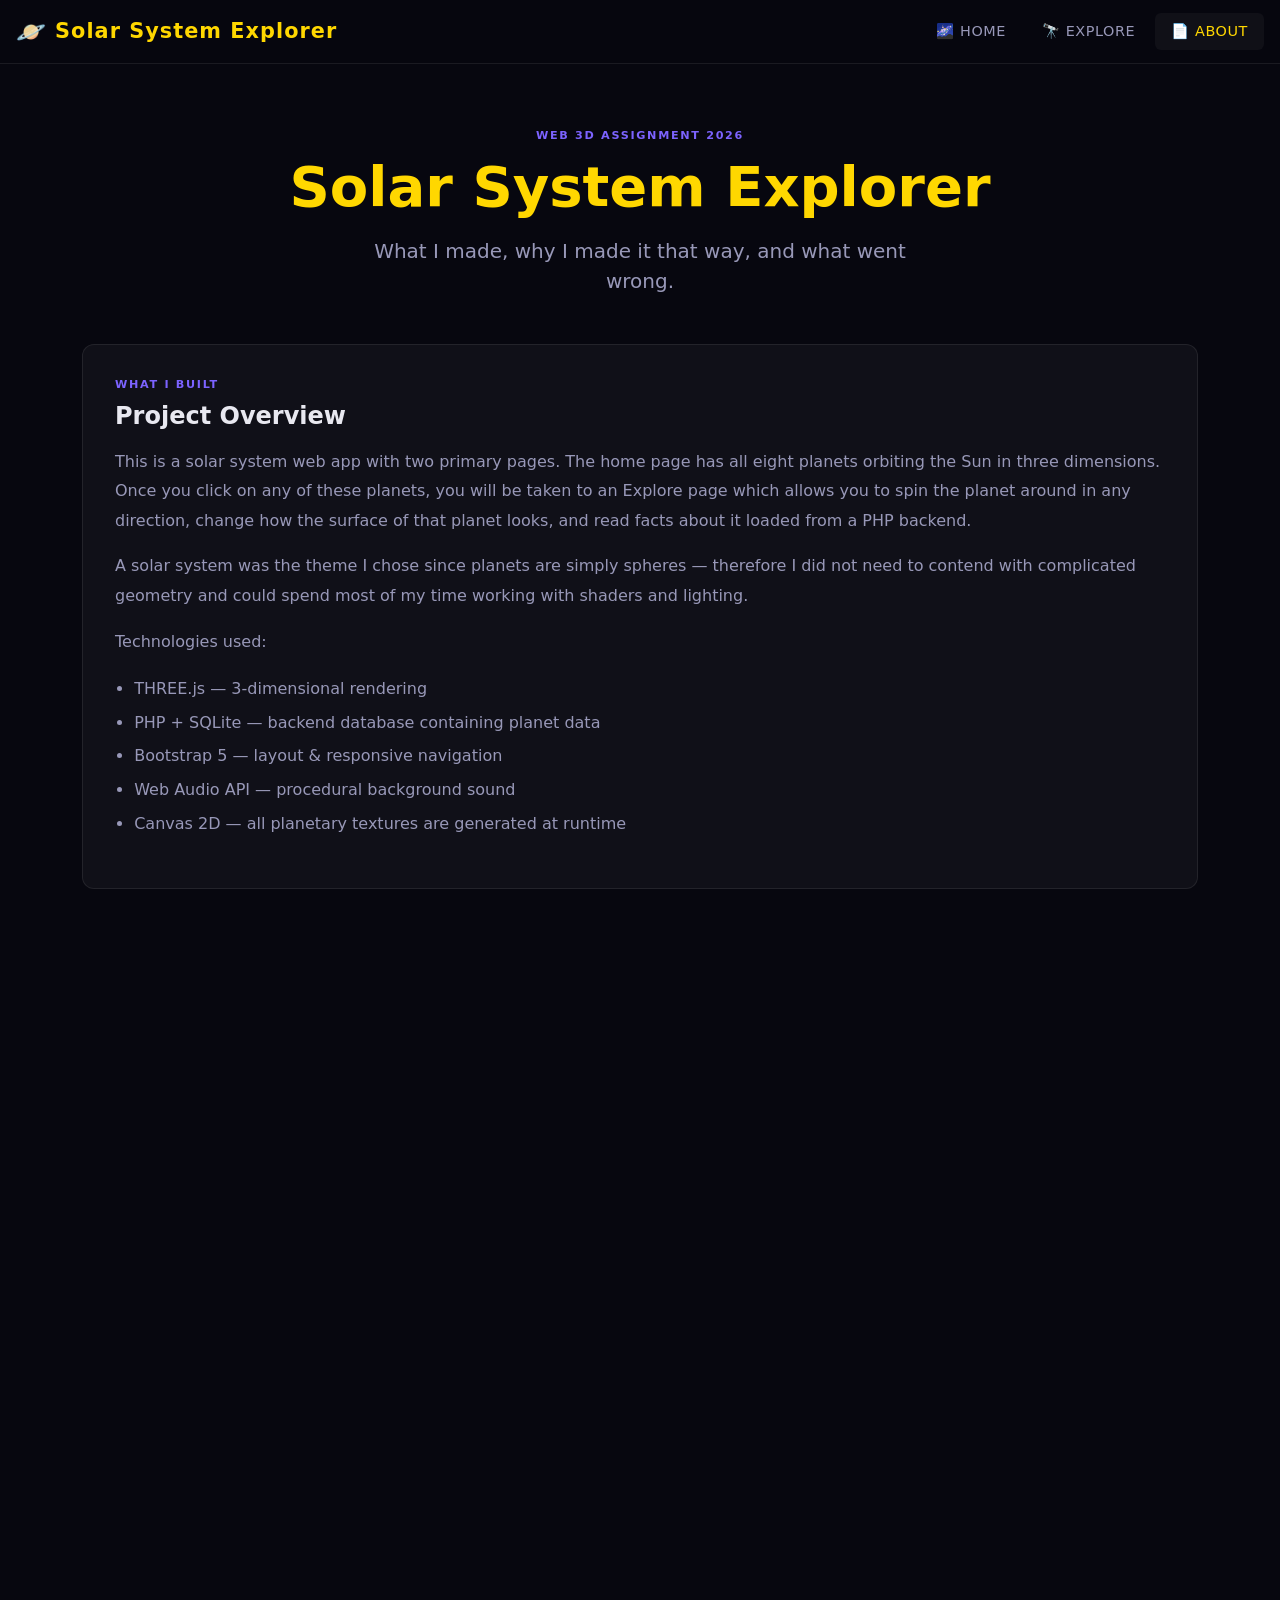
==== commit 622303ee: "Update about page with paraphrased content" ====
--- a/about.html
+++ b/about.html
@@ -49,17 +49,23 @@
           <div class="about-section-title">What I built</div>
           <h2 class="about-heading">Project Overview</h2>
           <p style="color:var(--text-muted); line-height:1.85;">
-            It's a solar system app with two main pages. The home page has all eight planets orbiting the Sun
-            in 3D and you can click on any of them to go to the Explore page, where you can spin the planet
-            around, change how the surface looks, and read information about it that gets loaded from a PHP backend.
-            I went with a solar system theme mainly because planets are just spheres so I didn't have to deal
-            with complicated geometry and could focus more on the shaders and materials instead.
+            This is a solar system web app with two primary pages. The home page has all eight planets orbiting
+            the Sun in three dimensions. Once you click on any of these planets, you will be taken to an Explore
+            page which allows you to spin the planet around in any direction, change how the surface of that
+            planet looks, and read facts about it loaded from a PHP backend.
           </p>
           <p style="color:var(--text-muted); line-height:1.85;">
-            I used THREE.js for the 3D rendering, PHP with SQLite for the backend, Bootstrap for layout,
-            and the Web Audio API for background sound. All the planet textures are drawn with Canvas 2D
-            when the page loads so there are no image files in the project.
-          </p>
+            A solar system was the theme I chose since planets are simply spheres — therefore I did not need to
+            contend with complicated geometry and could spend most of my time working with shaders and lighting.
+          </p>
+          <p style="color:var(--text-muted); line-height:1.85;">Technologies used:</p>
+          <ul style="color:var(--text-muted); line-height:2.1; padding-left:1.2rem;">
+            <li>THREE.js — 3-dimensional rendering</li>
+            <li>PHP + SQLite — backend database containing planet data</li>
+            <li>Bootstrap 5 — layout &amp; responsive navigation</li>
+            <li>Web Audio API — procedural background sound</li>
+            <li>Canvas 2D — all planetary textures are generated at runtime</li>
+          </ul>
         </div>
       </div>
 
@@ -68,21 +74,23 @@
           <div class="about-section-title">3D Models</div>
           <h2 class="about-heading">Blender – Solar System X3D Models</h2>
           <p style="color:var(--text-muted); font-size:0.88rem; line-height:1.8;">
-            I used <strong>Blender 4</strong> with its Python API (<code>bpy</code>) to build the 3D models.
-            I wrote a script that creates the whole scene programmatically — it adds each planet as a UV sphere,
-            applies materials and textures through the node editor, then exports everything as
-            <strong>X3D files</strong> so they can be opened in a browser or X3D viewer.
-          </p>
-          <p style="color:var(--text-muted); font-size:0.88rem; line-height:1.8;">
-            For the surfaces I used Noise Texture nodes on the rocky planets (Mercury, Earth, Mars) and Wave Texture
-            nodes for Jupiter and Saturn to get the banding effect. Saturn and Uranus have ring geometry created
-            with a Boolean Difference so the inner hole is properly cut out rather than just a flat circle.
-            The Sun has an Emission Strength of 5 and a Point Light at its centre to actually illuminate the scene.
-          </p>
+            I made all 3D models of the Solar System using Blender version 4. Using Blender's Python scripting
+            API (<code>bpy</code>), I wrote a Python script that programmatically generated the entire solar system
+            scene within Blender, which is why it can be exported as X3D files (ISO Web3D standard) and used
+            directly in a browser or an X3D viewer.
+          </p>
+          <p style="color:var(--text-muted); font-size:0.88rem; line-height:1.8;">What the script does:</p>
+          <ul style="color:var(--text-muted); font-size:0.85rem; line-height:2;">
+            <li><strong>Geometry</strong> — I created all objects by adding UV Spheres with Subdivision Surface modifiers to get the smooth shapes I wanted. I also had to make the ring systems around Saturn and Uranus manually using Boolean Difference operations because Blender didn't have a straightforward way to do this.</li>
+            <li><strong>Materials</strong> — I applied a Principled BSDF to each object with physically based metallic, roughness, and emission values. I set the Sun to emit light at strength 5 in order to make itself glow brightly enough to illuminate the rest of the scene.</li>
+            <li><strong>Procedural Textures</strong> — I created procedural textures for Mercury, Earth, and Mars using Noise Texture nodes. For Jupiter and Saturn I added Wave Texture nodes to give them their striped pattern.</li>
+            <li><strong>Lighting</strong> — I have a Point Light at the origin of the Sun with energy 5000, a colour temperature of about 4000K (warm yellowish), and a very low ambient world shader so you can still see planets that are behind other planets.</li>
+            <li><strong>Cameras</strong> — I have several named cameras: an overhead camera looking down at the whole system from above, another one looking down but slightly tilted for a better view of the inner planets, a camera focused in on just the Sun, and cameras focused in on Earth, Saturn, and Jupiter.</li>
+          </ul>
           <div class="row g-3 mt-2">
             <div class="col-md-6">
               <img src="Screenshot 2026-05-10 at 3.59.08 PM.png" alt="Blender viewport showing full solar system with coloured planets and orbit rings" style="width:100%;border-radius:8px;border:1px solid #333;">
-              <small style="color:var(--text-muted);">Full scene in Blender material preview — all 8 planets plus the Sun</small>
+              <small style="color:var(--text-muted);">Full solar system scene in Blender – material preview mode</small>
             </div>
             <div class="col-md-6">
               <img src="Screenshot 2026-05-10 at 4.24.34 PM.png" alt="Blender viewport showing Saturn with ring geometry and procedural banding" style="width:100%;border-radius:8px;border:1px solid #333;">
@@ -90,7 +98,7 @@
             </div>
           </div>
           <p style="color:var(--text-muted); font-size:0.85rem; line-height:1.8; margin-top:1rem;">
-            The exported X3D files are in <code>models/x3d/</code> in the repository — one per planet plus a full scene file with all of them together.
+            All of the exported X3D files are located in <code>models/x3d/</code> in the repository, along with a single X3D file containing every planet.
           </p>
         </div>
       </div>
@@ -100,22 +108,23 @@
           <div class="about-section-title">Design decisions</div>
           <h2 class="about-heading">Why I made certain choices</h2>
           <p style="color:var(--text-muted); font-size:0.88rem; line-height:1.8;">
-            Dark background was kind of a given since the 3D scene takes up the whole screen —
-            a light background would just look wrong. I went with a gold accent colour because it
-            felt space-themed and contrasts well enough to be readable. Bootstrap handles the grid
-            and the nav, everything else is custom CSS using variables so I could change colours
-            easily without hunting through the whole stylesheet.
-          </p>
-          <p style="color:var(--text-muted); font-size:0.88rem; line-height:1.8;">
-            The side panels have a blur effect so you can still see the 3D behind them.
-            On mobile they slide off-screen and come back with the toggle button. There's a
-            flicker bug in Safari iOS when you're rotating the planet and the panel is open —
-            I half fixed it but couldn't fully get rid of it, it seems to be a known browser issue.
-          </p>
-          <p style="color:var(--text-muted); font-size:0.88rem; line-height:1.8;">
-            For the backend I tried to keep it structured — <code>Planet.php</code> does all the database
-            stuff, <code>api.php</code> handles routing, and the JS just fetches and updates the scene.
-            There's also a static fallback so it works even if there's no PHP server.
+            A dark background was an obvious choice — since the entire 3D scene will fill the screen, anything
+            lighter than that would compete against it. The gold colour for accents seemed fitting for the space
+            theme, and it provides enough contrast for the user to read. For layout and navigation Bootstrap
+            provided what I needed, however everything else is custom CSS based on variables so colours were
+            always consistent.
+          </p>
+          <p style="color:var(--text-muted); font-size:0.88rem; line-height:1.8;">
+            The side panels use a backdrop blur, so although the panels are visible, you can still see the 3D
+            scene through them. On a mobile device they slide out of view and back in by clicking a toggle button.
+            I was able to partially correct a blur flicker bug in Safari iOS when rotating a planet with one of
+            the side panels open — unfortunately this appears to be a known browser issue.
+          </p>
+          <p style="color:var(--text-muted); font-size:0.88rem; line-height:1.8;">
+            I tried to keep things organised for the backend as well — <code>Planet.php</code> manages all of the
+            database calls, <code>api.php</code> manages the routing, and the JavaScript simply makes API calls
+            and updates the 3D scene. There is also a static fallback which allows the application to function
+            even if a PHP server isn't running.
           </p>
         </div>
       </div>
@@ -125,18 +134,22 @@
           <div class="about-section-title">Accessibility</div>
           <h2 class="about-heading">What I considered</h2>
           <p style="color:var(--text-muted); font-size:0.88rem; line-height:1.8;">
-            Making a WebGL canvas properly accessible is difficult because it's basically just a
-            picture at the end of the day. I focused on what I could actually do. All three pages
-            have a skip link that appears when you tab to it. I used proper semantic elements like
-            <code>&lt;main&gt;</code> and <code>&lt;aside&gt;</code> rather than stacking divs, and
-            the info panel has <code>aria-live</code> so screen readers get told when it updates.
-            The toggle buttons have <code>aria-pressed</code> so their state is communicated properly.
-          </p>
-          <p style="color:var(--text-muted); font-size:0.88rem; line-height:1.8;">
-            The Explore page works with just the keyboard — left and right arrows cycle through
-            planets. I also added <code>prefers-reduced-motion</code> support so orbits pause
-            automatically if someone has that enabled. I checked all the text colours against
-            WCAG AA and had to bump up the muted text because it was failing at small sizes.
+            The biggest problem with making a WebGL canvas fully accessible is that ultimately, it's simply an
+            image rendered onto a canvas. Therefore, my focus was entirely on what I can directly influence.
+            Every single one of the three pages includes a skip link that will appear when you click on it using
+            your Tab key. I employed actual semantic elements (header tags and footer tag) instead of nesting
+            divs. In addition, I set up the info panel as <code>aria-live</code> which enables screen readers
+            to announce changes made to this area. Furthermore, I also applied <code>aria-pressed</code> to
+            every toggle button, enabling its current status to be announced.
+          </p>
+          <p style="color:var(--text-muted); font-size:0.88rem; line-height:1.8;">
+            Additionally, the Explore page works completely with the use of the keyboard. Users may cycle
+            through all of the available planets by using the left and right arrow keys — no need for a mouse.
+            I also implemented <code>prefers-reduced-motion</code> support so the orbits stop moving upon
+            enabling reduced motion in the user's operating system preferences. Lastly, I reviewed all text
+            colour combinations against WCAG AA contrast ratio requirements and had to increase the contrast
+            ratio of the muted colour due to it having failed to meet contrast requirement standards at smaller
+            font sizes.
           </p>
         </div>
       </div>
@@ -147,69 +160,76 @@
           <h2 class="about-heading">The parts that took longer than expected</h2>
 
           <p style="color:var(--text-muted); font-size:0.88rem; line-height:1.85; margin-bottom:1.5rem;">
-            These are the specific things that didn't work first time and what I had to do to fix them.
+            These are the issues with my project that were difficult or required additional time to resolve, and how I resolved them.
           </p>
 
           <div style="border-left:2px solid rgba(0,200,255,0.3); padding-left:1.2rem; margin-bottom:1.8rem;">
-            <h3 style="font-size:0.95rem; color:var(--cyan); margin-bottom:0.4rem;">GLSL shaders</h3>
-            <p style="color:var(--text-muted); font-size:0.85rem; line-height:1.8;">
-              I hadn't written GLSL before so this took ages. I wrote three shaders — the Sun surface,
-              the atmosphere glow, and the background nebula.
+            <h3 style="font-size:0.95rem; color:var(--cyan); margin-bottom:0.4rem;">GLSL Shaders</h3>
+            <p style="color:var(--text-muted); font-size:0.85rem; line-height:1.8;">
+              This was my first experience writing GLSL shaders, so this task took longer than expected.
+              I created three shaders: one for the Sun's surface, another for the atmospheric glow around
+              the planets, and a final one for the background nebula.
             </p>
             <p style="color:var(--text-muted); font-size:0.85rem; line-height:1.8; margin-top:0.6rem;">
-              The atmosphere one was the worst. The glow was showing up on the wrong side of the planet
-              and I couldn't figure out why for a long time. Turned out I was comparing the surface normal
-              against the camera direction but the normal was in eye space (from THREE.js's <code>normalMatrix</code>)
-              and the camera direction was in world space, so the comparison made no sense. Found the explanation
-              on an old Stack Overflow post eventually. Once I changed the coordinate space it just worked.
+              The atmosphere shader was by far the most difficult part. Initially the glow was always showing
+              up on the opposite side of the planet from where it should have been. After debugging I realised
+              I was comparing the surface normal against the camera direction but the two vectors were in
+              different spaces — the surface normal was in eye space due to THREE.js's <code>normalMatrix</code>,
+              whereas the camera direction was in world space, so the comparison made no sense. I found the
+              solution in an older Stack Overflow question. As soon as I switched both vectors to the same
+              space, it worked perfectly.
             </p>
           </div>
 
           <div style="border-left:2px solid rgba(0,200,255,0.3); padding-left:1.2rem; margin-bottom:1.8rem;">
-            <h3 style="font-size:0.95rem; color:var(--cyan); margin-bottom:0.4rem;">Alpha not working how I expected</h3>
-            <p style="color:var(--text-muted); font-size:0.85rem; line-height:1.8;">
-              When I was drawing the Mars texture I put a load of soft overlapping circles at 0.5 opacity
-              to make it look rough and dusty. They all came out as a solid black blob. The problem is that
-              transparent layers compound — they don't just add — so 37 circles at 0.5 opacity ends up basically
-              fully opaque. I had to work out the actual per-circle alpha I needed to get the total darkness
-              I wanted, which came out at around 0.012 each. It's not something that gets mentioned anywhere,
-              you just hit it and wonder why nothing's working.
+            <h3 style="font-size:0.95rem; color:var(--cyan); margin-bottom:0.4rem;">Alpha Compounding</h3>
+            <p style="color:var(--text-muted); font-size:0.85rem; line-height:1.8;">
+              To create a Martian surface texture I drew many soft translucent circular blobs (about 37 total),
+              each with an opacity of 0.5. Instead of a textured rocky surface, all the blobs combined into one
+              large black circle. Alpha compounding occurs when multiple transparent layers are drawn on top of
+              one another — unlike regular addition, transparent layers combine according to the formula
+              <code>1 − (1−α)^N</code>, so 37 circles at 0.5 opacity ends up nearly fully opaque. To fix this
+              I calculated the per-circle alpha value needed to achieve the level of darkening I actually wanted,
+              which turned out to be approximately 0.012. There isn't much documentation on this — you mostly
+              learn through trial and error.
             </p>
           </div>
 
           <div style="border-left:2px solid rgba(0,200,255,0.3); padding-left:1.2rem; margin-bottom:1.8rem;">
-            <h3 style="font-size:0.95rem; color:var(--cyan); margin-bottom:0.4rem;">Bloom messing up the background</h3>
-            <p style="color:var(--text-muted); font-size:0.85rem; line-height:1.8;">
-              I added bloom so the Sun would glow properly. What I didn't realise is that the bloom threshold,
-              the tone mapping exposure, and the nebula shader are all connected. I turned up the exposure to
-              make the planets look better and suddenly the whole background turned purple because bloom was
-              picking up the nebula output. Had to tune all three at the same time, you can't just change one
-              and expect the others to stay normal.
+            <h3 style="font-size:0.95rem; color:var(--cyan); margin-bottom:0.4rem;">Bloom Post-Processing / Exposure &amp; Brightness Values</h3>
+            <p style="color:var(--text-muted); font-size:0.85rem; line-height:1.8;">
+              I implemented bloom post-processing to help the Sun stand out by making it brighter and glowing.
+              What I didn't realise at the time was that changing either the bloom threshold or the exposure
+              would cause the nebula background to bleed purple throughout the entire scene, because bloom was
+              reading off the nebula's output. In other words, adjusting any one of these three values affected
+              all three. I had to tune all of them simultaneously rather than independently.
             </p>
           </div>
 
           <div style="border-left:2px solid rgba(0,200,255,0.3); padding-left:1.2rem; margin-bottom:1.8rem;">
-            <h3 style="font-size:0.95rem; color:var(--cyan); margin-bottom:0.4rem;">Moons jumping when planets moved</h3>
-            <p style="color:var(--text-muted); font-size:0.85rem; line-height:1.8;">
-              My first approach was to calculate the moon's world position every frame with trig. It worked
-              fine until the planet moved, then the moon would just teleport to the wrong spot.
+            <h3 style="font-size:0.95rem; color:var(--cyan); margin-bottom:0.4rem;">Orbiting Moons</h3>
+            <p style="color:var(--text-muted); font-size:0.85rem; line-height:1.8;">
+              Initially I attempted to calculate the moon's world position relative to its planet each frame
+              using basic trigonometric equations. While this worked at first, it failed whenever the planet
+              moved since I was working in a coordinate space that changed along with it.
             </p>
             <p style="color:var(--text-muted); font-size:0.85rem; line-height:1.8; margin-top:0.6rem;">
-              The fix is to put an empty <code>Object3D</code> inside the planet's orbit pivot and attach
-              the moon to that. When you rotate the empty object the moon follows automatically, no manual
-              position maths needed. Obvious once you know, but I wasted a fair bit of time on the wrong
-              approach before I got there.
+              The correct approach is to attach an empty <code>Object3D</code> to the planet's orbital pivot
+              and parent the moon to that empty object. When you rotate the empty object it inherits all of
+              the planet's motion automatically, without requiring manual position updates. While obvious now,
+              I spent considerable time attempting to implement this incorrectly before figuring out the right way.
             </p>
           </div>
 
           <div style="border-left:2px solid rgba(0,200,255,0.3); padding-left:1.2rem;">
-            <h3 style="font-size:0.95rem; color:var(--cyan); margin-bottom:0.4rem;">Loading screen hanging with no server</h3>
-            <p style="color:var(--text-muted); font-size:0.85rem; line-height:1.8;">
-              When the PHP server wasn't running, the fetch just hung forever and the loading screen never
-              went away. There was no error, the page just looked frozen. I fixed it with <code>AbortController</code>
-              to cancel the request after 2.5 seconds and fall back to hardcoded JSON. Same thing happened
-              with CDN textures so I ended up just generating everything procedurally with Canvas — which also
-              means the app has no external dependencies to break.
+            <h3 style="font-size:0.95rem; color:var(--cyan); margin-bottom:0.4rem;">Loading Screen Hanging with No Server</h3>
+            <p style="color:var(--text-muted); font-size:0.85rem; line-height:1.8;">
+              When the PHP server wasn't running, <code>fetch()</code> would just hang indefinitely with no
+              error. The page looked completely frozen and the only way out was a hard reload. I fixed this
+              using <code>AbortController</code> to cancel the request after 2.5 seconds and fall back to
+              hardcoded JSON data. The same issue came up with CDN textures, so I ended up generating
+              everything procedurally with Canvas 2D — which also means the app has no external dependencies
+              that could break.
             </p>
           </div>
 
@@ -222,9 +242,9 @@
           <h2 class="about-heading">What I tested and how</h2>
 
           <p style="color:var(--text-muted); font-size:0.85rem; margin-bottom:1.5rem; line-height:1.75;">
-            I tested in Chrome and Firefox on my laptop and on an iPhone in Safari. I also tested keyboard
-            navigation without touching the mouse at all. The Safari blur flicker came up during the
-            mobile testing and is only partially fixed.
+            Tested in Chrome and Firefox on a laptop, and on an iPhone in Safari. Keyboard navigation
+            was tested without touching the mouse. The Safari backdrop blur flicker came up during mobile
+            testing and is only partially fixed.
           </p>
 
           <div style="overflow-x:auto;">
@@ -261,7 +281,7 @@
                   <td>Planet data loads from PHP</td>
                   <td>Select Neptune on Explore while server is running</td>
                   <td>Stats panel fills in with Neptune's data</td>
-                  <td>Works, loads quickly on localhost</td>
+                  <td>Works, loads fast on localhost</td>
                   <td><span class="badge-pass">Pass</span></td>
                 </tr>
                 <tr>
@@ -269,7 +289,7 @@
                   <td>Fallback works without a server</td>
                   <td>Open explore.html directly with no PHP running</td>
                   <td>Site still works using the hardcoded fallback data</td>
-                  <td>As expected — console shows a warning which is correct</td>
+                  <td>Works — console shows expected warning</td>
                   <td><span class="badge-pass">Pass</span></td>
                 </tr>
                 <tr>
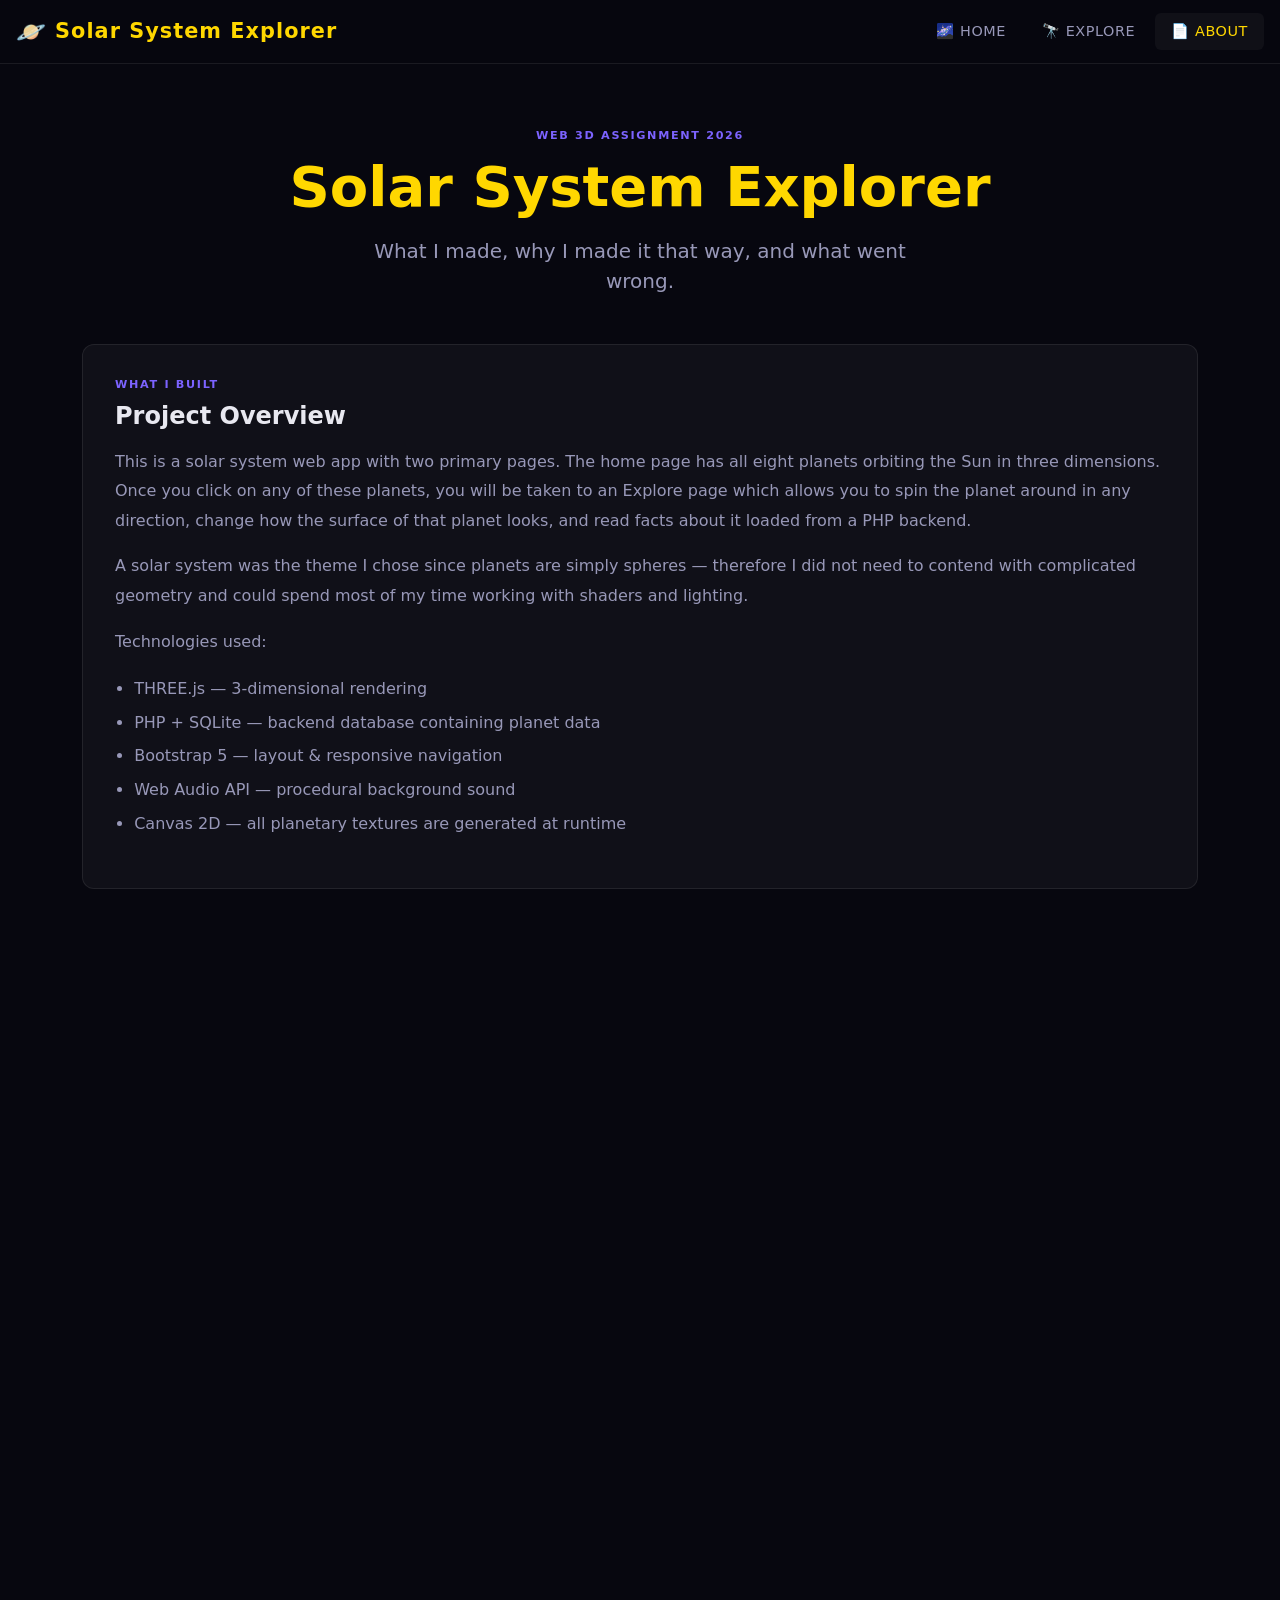
==== commit 1a998e25: "Remove references section" ====
--- a/about.html
+++ b/about.html
@@ -375,21 +375,6 @@
         </div>
       </div>
 
-      <div class="col-12">
-        <div class="about-card fade-in-up">
-          <div class="about-section-title">References</div>
-          <h2 class="about-heading">What I used</h2>
-          <ul style="color:var(--text-muted); font-size:0.85rem; line-height:2.2; padding-left:1.2rem;">
-            <li>THREE.js documentation — <em>threejs.org</em></li>
-            <li>The Book of Shaders (noise and fBm techniques) — <em>thebookofshaders.com</em></li>
-            <li>NASA Solar System Exploration (planet data) — <em>solarsystem.nasa.gov</em></li>
-            <li>MDN Web Docs (Web Audio API, Fetch API, ES modules) — <em>developer.mozilla.org</em></li>
-            <li>Bootstrap 5 — <em>getbootstrap.com</em></li>
-            <li>SQLite documentation — <em>sqlite.org</em></li>
-            <li>WebGL Fundamentals (shader concepts) — <em>webglfundamentals.org</em></li>
-          </ul>
-        </div>
-      </div>
 
     </div>
   </main>
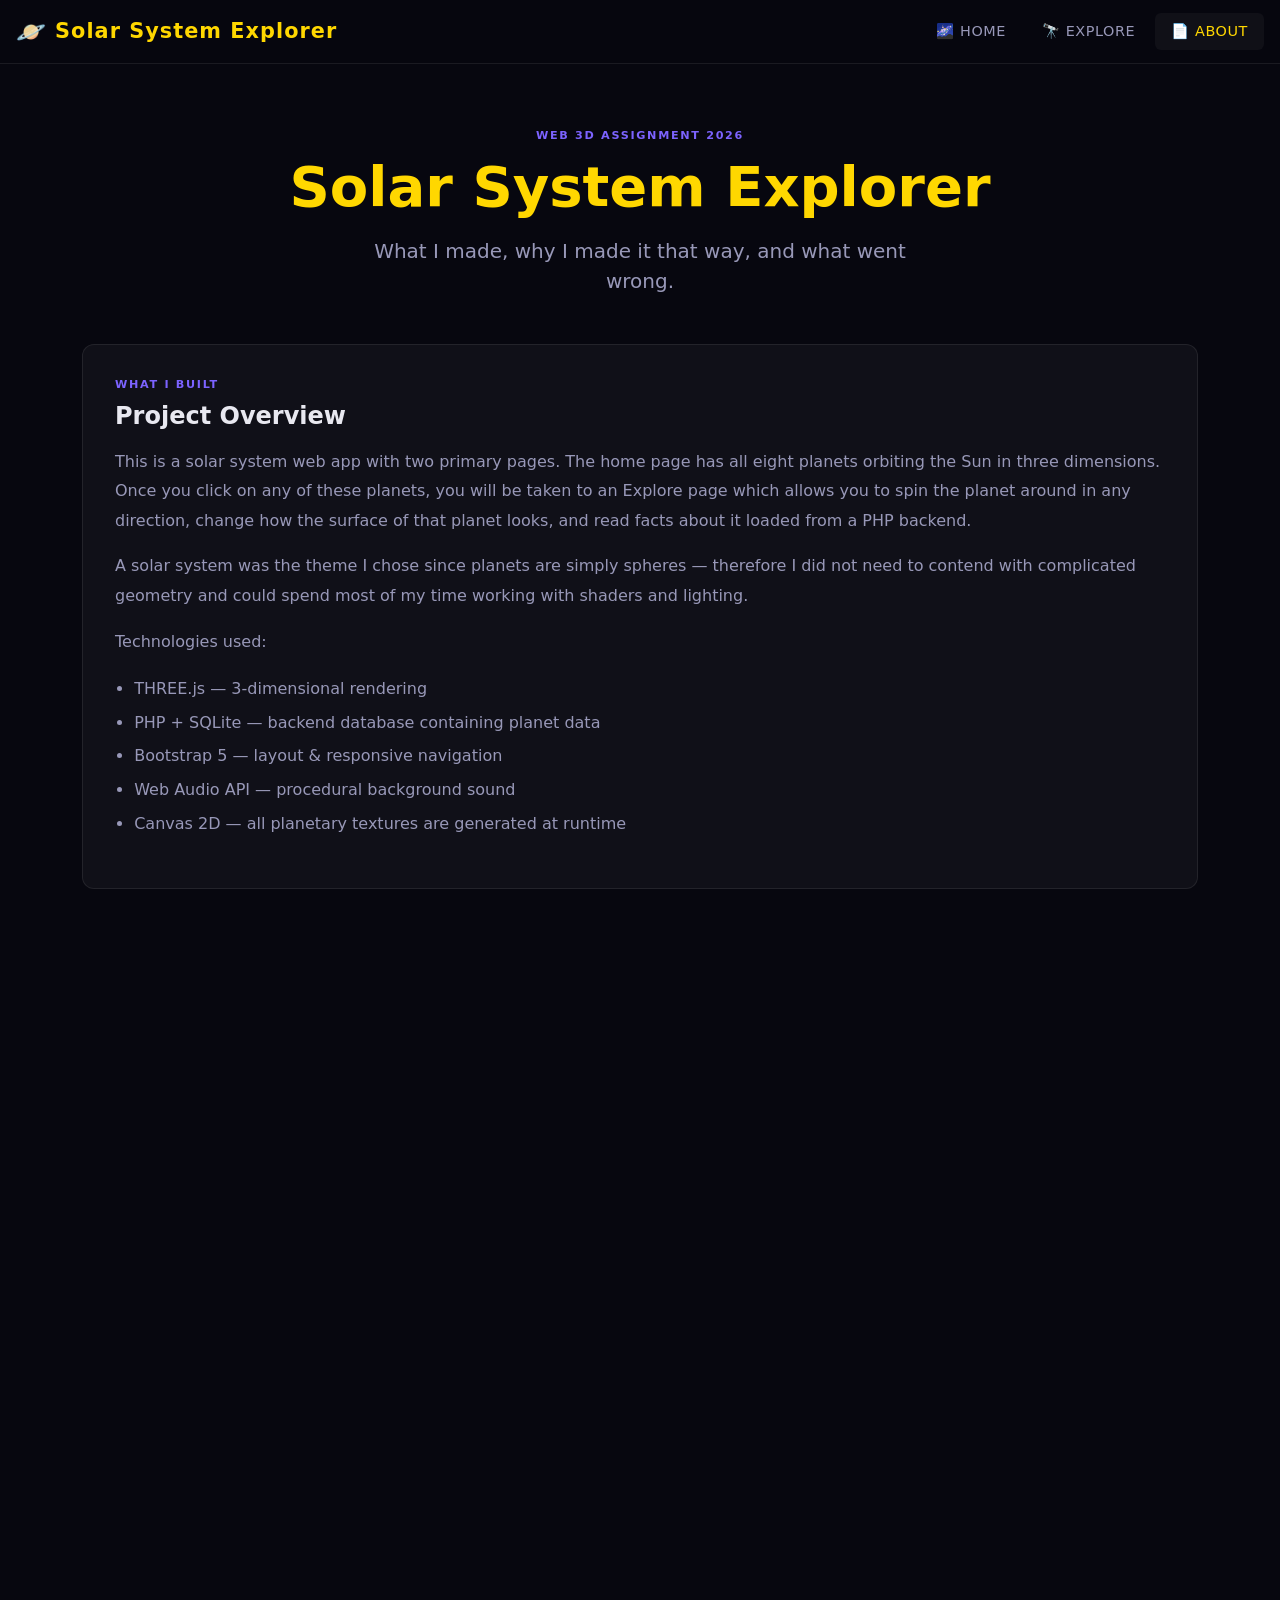
==== commit 0313728c: "Add gitignore, fix about page screenshot" ====
--- a/about.html
+++ b/about.html
@@ -88,11 +88,7 @@
             <li><strong>Cameras</strong> — I have several named cameras: an overhead camera looking down at the whole system from above, another one looking down but slightly tilted for a better view of the inner planets, a camera focused in on just the Sun, and cameras focused in on Earth, Saturn, and Jupiter.</li>
           </ul>
           <div class="row g-3 mt-2">
-            <div class="col-md-6">
-              <img src="Screenshot 2026-05-10 at 3.59.08 PM.png" alt="Blender viewport showing full solar system with coloured planets and orbit rings" style="width:100%;border-radius:8px;border:1px solid #333;">
-              <small style="color:var(--text-muted);">Full solar system scene in Blender – material preview mode</small>
-            </div>
-            <div class="col-md-6">
+            <div class="col-md-8 mx-auto">
               <img src="Screenshot 2026-05-10 at 4.24.34 PM.png" alt="Blender viewport showing Saturn with ring geometry and procedural banding" style="width:100%;border-radius:8px;border:1px solid #333;">
               <small style="color:var(--text-muted);">Saturn close-up showing the ring geometry and gas band texture</small>
             </div>
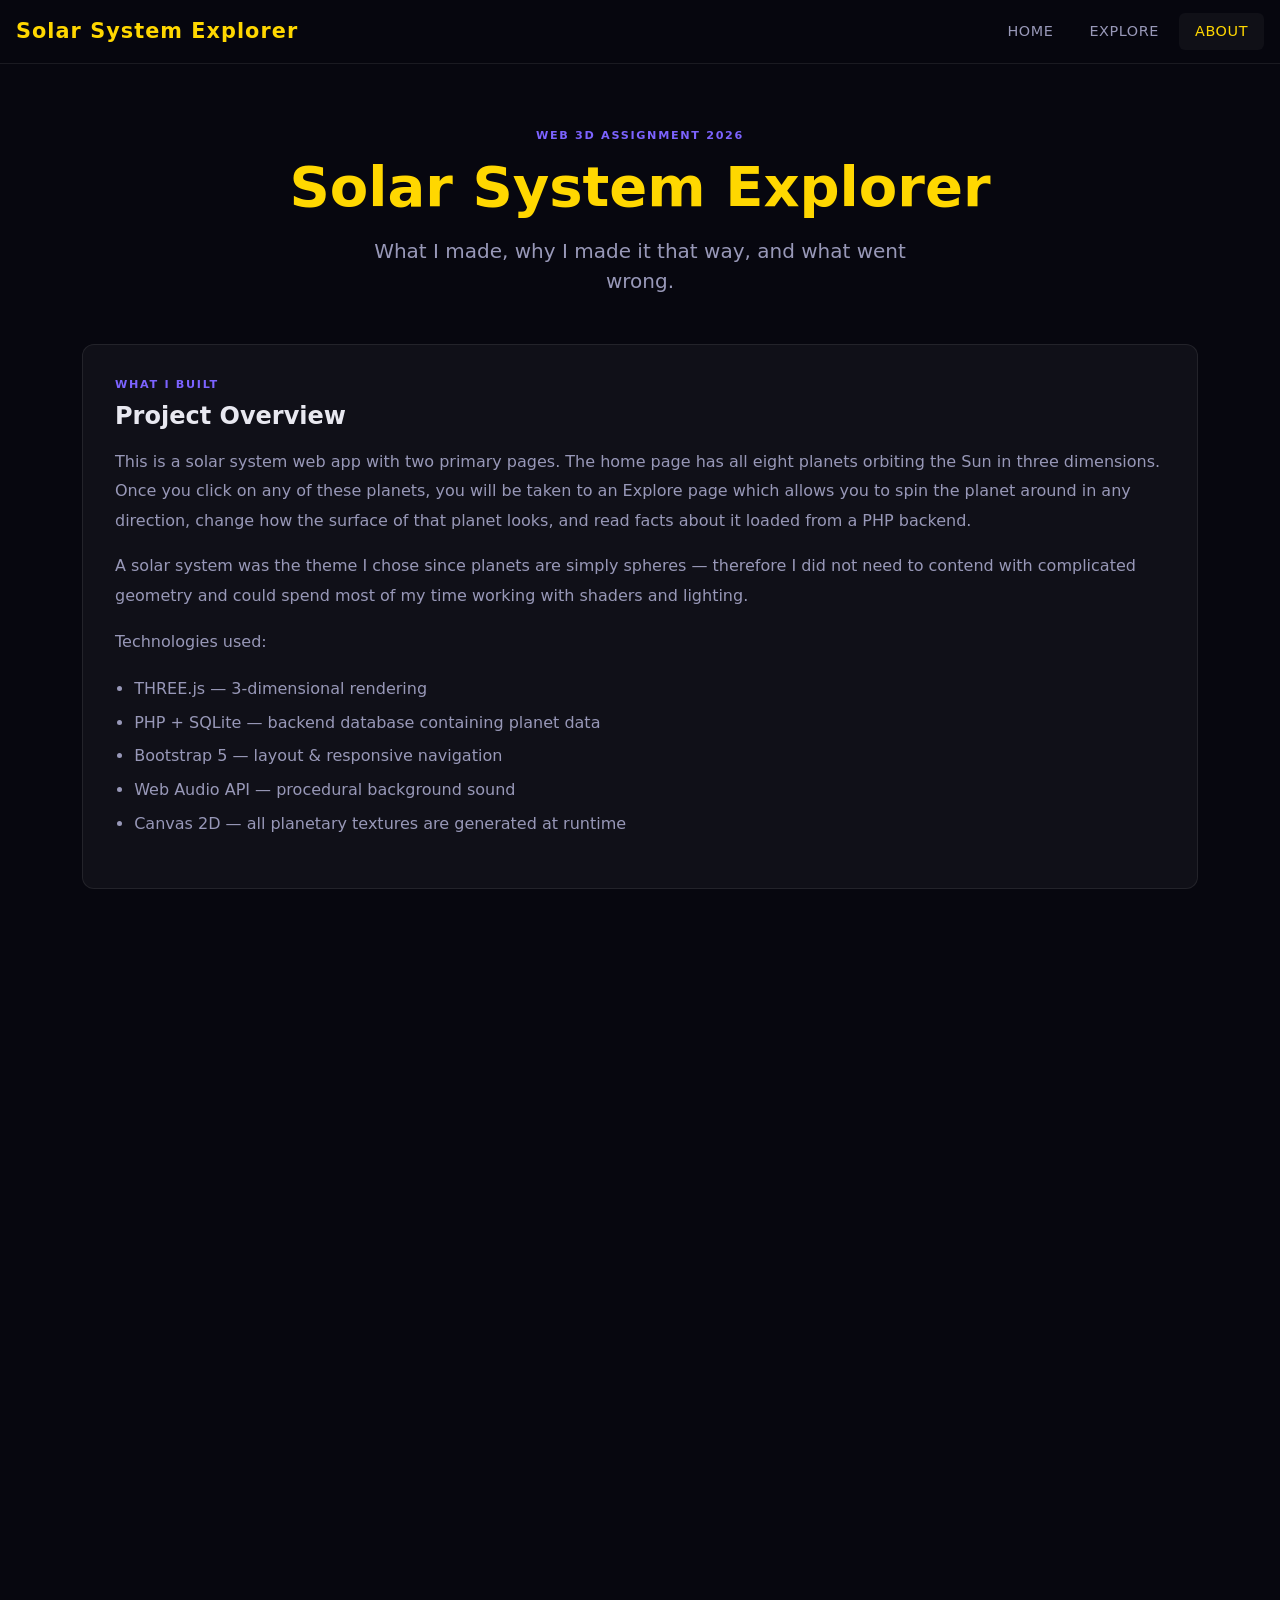
==== commit 86b2d91a: "Add solar system model, submission page" ====
--- a/about.html
+++ b/about.html
@@ -14,7 +14,6 @@
   <nav class="navbar navbar-expand-lg fixed-top" aria-label="Main navigation">
     <div class="container-fluid px-3">
       <a class="navbar-brand" href="index.html">
-        <span class="brand-icon" aria-hidden="true">🪐</span>
         Solar System Explorer
       </a>
       <button class="navbar-toggler" type="button" data-bs-toggle="collapse"
@@ -24,9 +23,9 @@
       </button>
       <div class="collapse navbar-collapse justify-content-end" id="navMenu">
         <ul class="navbar-nav gap-1">
-          <li class="nav-item"><a class="nav-link" href="index.html">🌌 Home</a></li>
-          <li class="nav-item"><a class="nav-link" href="explore.html">🔭 Explore</a></li>
-          <li class="nav-item"><a class="nav-link active" href="about.html" aria-current="page">📄 About</a></li>
+          <li class="nav-item"><a class="nav-link" href="index.html">Home</a></li>
+          <li class="nav-item"><a class="nav-link" href="explore.html">Explore</a></li>
+          <li class="nav-item"><a class="nav-link active" href="about.html" aria-current="page">About</a></li>
         </ul>
       </div>
     </div>
@@ -87,12 +86,6 @@
             <li><strong>Lighting</strong> — I have a Point Light at the origin of the Sun with energy 5000, a colour temperature of about 4000K (warm yellowish), and a very low ambient world shader so you can still see planets that are behind other planets.</li>
             <li><strong>Cameras</strong> — I have several named cameras: an overhead camera looking down at the whole system from above, another one looking down but slightly tilted for a better view of the inner planets, a camera focused in on just the Sun, and cameras focused in on Earth, Saturn, and Jupiter.</li>
           </ul>
-          <div class="row g-3 mt-2">
-            <div class="col-md-8 mx-auto">
-              <img src="Screenshot 2026-05-10 at 4.24.34 PM.png" alt="Blender viewport showing Saturn with ring geometry and procedural banding" style="width:100%;border-radius:8px;border:1px solid #333;">
-              <small style="color:var(--text-muted);">Saturn close-up showing the ring geometry and gas band texture</small>
-            </div>
-          </div>
           <p style="color:var(--text-muted); font-size:0.85rem; line-height:1.8; margin-top:1rem;">
             All of the exported X3D files are located in <code>models/x3d/</code> in the repository, along with a single X3D file containing every planet.
           </p>
@@ -364,8 +357,8 @@
           <div class="about-section-title">Submission</div>
           <h2 class="about-heading">Links</h2>
           <ul style="color:var(--text-muted); font-size:0.88rem; line-height:2.2; padding-left:1.2rem;">
-            <li><strong>Live App:</strong> <a href="https://mazennmetwallyy.github.io/web-3d-solar-system/" target="_blank" style="color:var(--accent-primary);">https://mazennmetwallyy.github.io/web-3d-solar-system/</a></li>
-            <li><strong>GitHub Codebase:</strong> <a href="https://github.com/Mazennmetwallyy/web-3d-solar-system" target="_blank" style="color:var(--accent-primary);">https://github.com/Mazennmetwallyy/web-3d-solar-system</a></li>
+            <li><strong>ITS Web Server:</strong> <a href="http://users.sussex.ac.uk/~mm2505/" target="_blank" style="color:var(--accent-primary);">http://users.sussex.ac.uk/~mm2505/</a></li>
+<li><strong>GitHub Codebase:</strong> <a href="https://github.com/Mazennmetwallyy/web-3d-solar-system" target="_blank" style="color:var(--accent-primary);">https://github.com/Mazennmetwallyy/web-3d-solar-system</a></li>
             <li><strong>X3D Models:</strong> <a href="https://github.com/Mazennmetwallyy/web-3d-solar-system/tree/main/models/x3d" target="_blank" style="color:var(--accent-primary);">https://github.com/Mazennmetwallyy/web-3d-solar-system/tree/main/models/x3d</a></li>
           </ul>
         </div>
